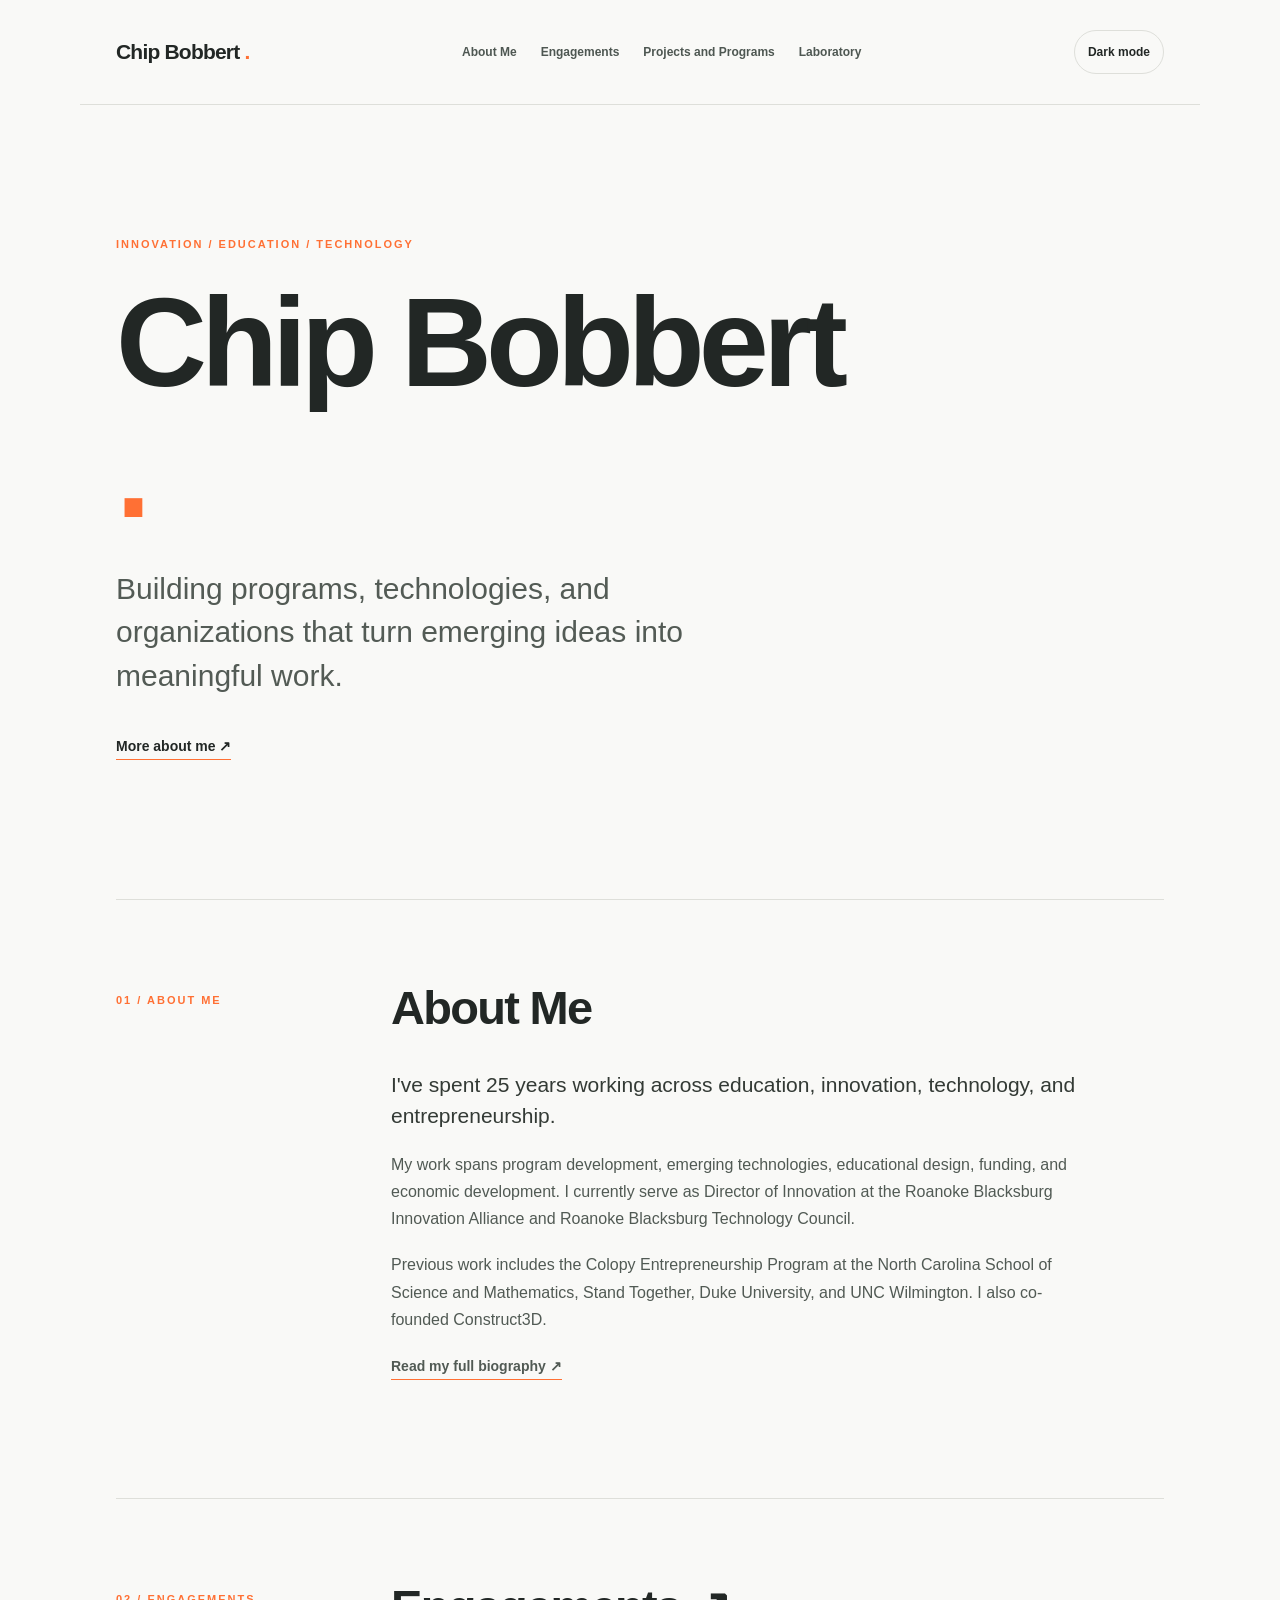
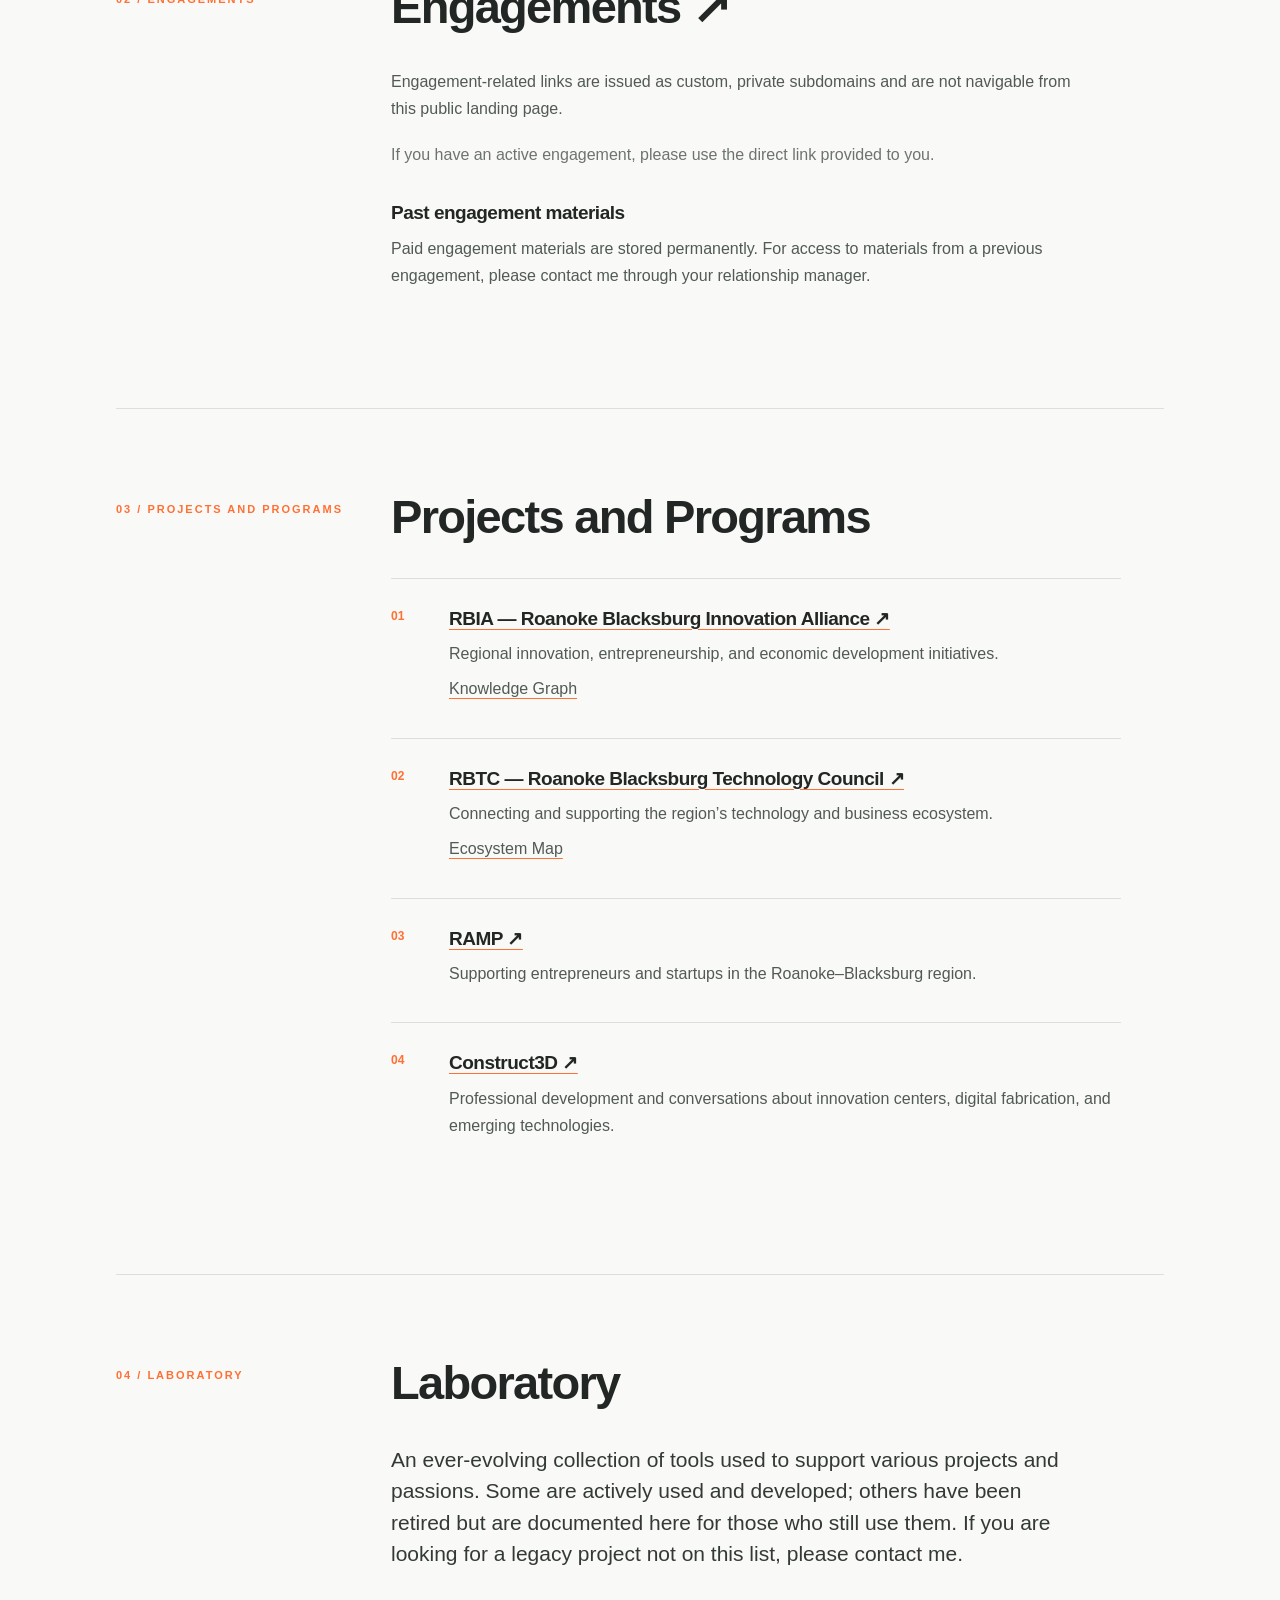
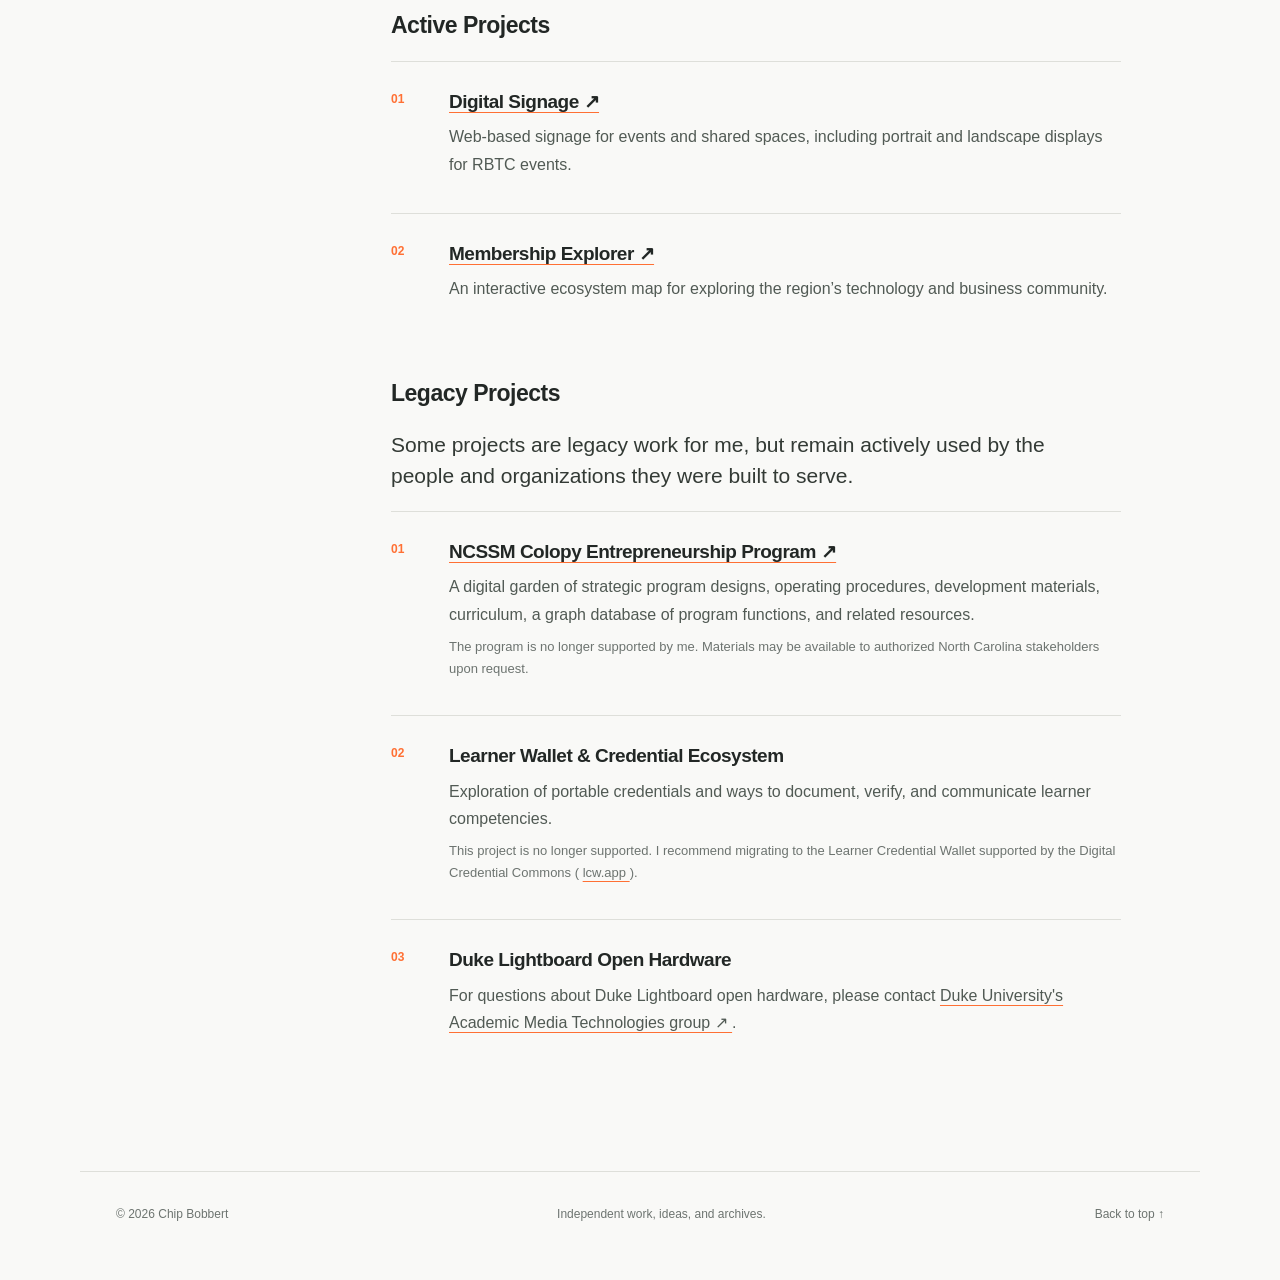
==== index.html @ ba40bfd3 "Add dWb badge favicon across Bobbert site" ====
<!doctype html>
<html lang="en">
  <head>
    <meta charset="utf-8">
    <meta name="viewport" content="width=device-width, initial-scale=1">
    <meta name="description" content="Chip Bobbert — innovation, education, technology, and public-good projects.">
    <title>
      Chip Bobbert | Innovation, Education & Technology
    </title>
    <script src="theme-init.js">
    </script>
    <link rel="stylesheet" href="styles.css">
    <link rel="icon" href="/favicon.ico?v=dwb1" sizes="any">
    <link rel="icon" type="image/svg+xml" href="/favicon.svg?v=dwb1">
    <link rel="icon" type="image/png" sizes="32x32" href="/favicon-32.png?v=dwb1">
    <link rel="icon" type="image/png" sizes="16x16" href="/favicon-16.png?v=dwb1">
    <link rel="apple-touch-icon" sizes="180x180" href="/apple-touch-icon.png?v=dwb1">
  </head>
  <body>
    <header class="site-header">
      <a class="brand" href="#home">
        Chip Bobbert
        <span class="brand-dot">.</span>
      </a>
      <button class="theme-toggle" type="button" aria-label="Switch color theme" aria-pressed="false">
        Dark mode
      </button>
      <button type="button" class="menu-toggle" aria-expanded="false" aria-controls="navigation">
        Menu
        <span aria-hidden="true">
          ☰
        </span>
      </button>
      <nav id="navigation" aria-label="Main navigation">
        <a href="#about">
          About Me
        </a>
        <a href="engagements.html">
          Engagements
        </a>
        <a href="#current">
          Projects and Programs
        </a>
        <a href="#laboratory">
          Laboratory
        </a>
      </nav>
    </header>
    <main id="home">
      <section class="hero" aria-labelledby="hero-title">
        <div class="eyebrow">
          Innovation / Education / Technology
        </div>
        <h1 id="hero-title">
          Chip Bobbert
          <span class="accent">
            .
          </span>
        </h1>
        <p class="hero-subtitle">
          Building programs, technologies, and organizations that turn emerging ideas into meaningful work.
        </p>
        <a class="text-link" href="#about">
          More about me
          <span aria-hidden="true">
            ↗
          </span>
        </a>
      </section>
      <section id="about" class="section">
        <div class="section-label">
          01 / About Me
        </div>
        <div class="section-content">
          <h2>
            About Me
          </h2>
          <p class="lead">
            I've spent 25 years working across education, innovation, technology, and entrepreneurship.
          </p>
          <p>
            My work spans program development, emerging technologies, educational design, funding, and economic development. I currently serve as Director of Innovation at the Roanoke Blacksburg Innovation Alliance and Roanoke Blacksburg Technology Council.
          </p>
          <p>
            Previous work includes the Colopy Entrepreneurship Program at the North Carolina School of Science and Mathematics, Stand Together, Duke University, and UNC Wilmington. I also co-founded Construct3D.
          </p>
          <p>
            <a class="text-link" href="https://about.me/chip_bobbert/" target="_blank" rel="noopener noreferrer">
              Read my full biography ↗
            </a>
          </p>
        </div>
      </section>
      <section id="engagements" class="section">
        <div class="section-label">
          02 / Engagements
        </div>
        <div class="section-content">
          <h2>
            <a href="engagements.html">Engagements ↗</a>
          </h2>
          <p>
            Engagement-related links are issued as custom, private subdomains and are not navigable from this public landing page.
          </p>
          <p class="muted">
            If you have an active engagement, please use the direct link provided to you.
          </p>
          <h3 id="past">Past engagement materials</h3>
          <p>
            Paid engagement materials are stored permanently. For access to materials from a previous engagement, please contact me through your relationship manager.
          </p>
        </div>
      </section>
      <section id="current" class="section">
        <div class="section-label">
          03 / Projects and Programs
        </div>
        <div class="section-content">
          <h2>
            Projects and Programs
          </h2>
          <div class="project">
            <span class="project-number">
              01
            </span>
            <div>
              <h3>
                <a href="https://rbia.tech/" target="_blank" rel="noopener noreferrer">
                  RBIA — Roanoke Blacksburg Innovation Alliance ↗
                </a>
              </h3>
              <p>
                Regional innovation, entrepreneurship, and economic development initiatives.
              </p>
              <p>
                <a href="https://membership.bobbert.com" target="_blank" rel="noopener noreferrer">
                  Knowledge Graph
                </a>
              </p>
            </div>
          </div>
          <div class="project">
            <span class="project-number">
              02
            </span>
            <div>
              <h3>
                <a href="https://www.rbtc.tech/" target="_blank" rel="noopener noreferrer">
                  RBTC — Roanoke Blacksburg Technology Council ↗
                </a>
              </h3>
              <p>
                Connecting and supporting the region’s technology and business ecosystem.
              </p>
              <p>
                <a href="https://membership.bobbert.com" target="_blank" rel="noopener noreferrer">
                  Ecosystem Map
                </a>
              </p>
            </div>
          </div>
          <div class="project">
            <span class="project-number">
              03
            </span>
            <div>
              <h3>
                <a href="https://www.ramprb.com/" target="_blank" rel="noopener noreferrer">
                  RAMP ↗
                </a>
              </h3>
              <p>
                Supporting entrepreneurs and startups in the Roanoke–Blacksburg region.
              </p>
            </div>
          </div>
          <div class="project">
            <span class="project-number">
              04
            </span>
            <div>
              <h3>
                <a href="https://www.construct3dconf.com/" target="_blank" rel="noopener noreferrer">
                  Construct3D ↗
                </a>
              </h3>
              <p>
                Professional development and conversations about innovation centers, digital fabrication, and emerging technologies.
              </p>
            </div>
          </div>
        </div>
      </section>
      <section id="laboratory" class="section" aria-labelledby="laboratory-title">
        <div class="section-label">04 / Laboratory</div>
        <div class="section-content">
          <h2 id="laboratory-title">Laboratory</h2>
          <p class="lead">An ever-evolving collection of tools used to support various projects and passions. Some are actively used and developed; others have been retired but are documented here for those who still use them. If you are looking for a legacy project not on this list, please contact me.</p>
          <section class="lab-group" aria-labelledby="lab-active-title">
            <h3 id="lab-active-title" class="lab-group-title">Active Projects</h3>
            <article class="project" aria-labelledby="lab-signage-title">
              <span class="project-number" aria-hidden="true">01</span>
              <div>
                <h4 id="lab-signage-title"><a href="https://signage.bobbert.com/" target="_blank" rel="noopener noreferrer">Digital Signage ↗</a></h4>
                <p>Web-based signage for events and shared spaces, including portrait and landscape displays for RBTC events.</p>
              </div>
            </article>
            <article class="project" aria-labelledby="lab-ecosystem-title">
              <span class="project-number" aria-hidden="true">02</span>
              <div>
                <h4 id="lab-ecosystem-title"><a href="https://membership.bobbert.com" target="_blank" rel="noopener noreferrer">Membership Explorer ↗</a></h4>
                <p>An interactive ecosystem map for exploring the region’s technology and business community.</p>
              </div>
            </article>
          </section>
          <section id="legacy" class="lab-group" aria-labelledby="lab-legacy-title">
            <h3 id="lab-legacy-title" class="lab-group-title">Legacy Projects</h3>
            <p class="lead">
              Some projects are legacy work for me, but remain actively used by the people and organizations they were built to serve.
            </p>
            <div class="project">
              <span class="project-number">
                01
              </span>
              <div>
                <h4>
                  <a href="https://entrepreneurship.ncssm.edu" target="_blank" rel="noopener noreferrer">
                    NCSSM Colopy Entrepreneurship Program ↗
                  </a>
                </h4>
                <p>
                  A digital garden of strategic program designs, operating procedures, development materials, curriculum, a graph database of program functions, and related resources.
                </p>
                <p class="muted small">
                  The program is no longer supported by me. Materials may be available to authorized North Carolina stakeholders upon request.
                </p>
              </div>
            </div>
            <div class="project">
              <span class="project-number">
                02
              </span>
              <div>
                <h4>
                  Learner Wallet & Credential Ecosystem
                </h4>
                <p>
                  Exploration of portable credentials and ways to document, verify, and communicate learner competencies.
                </p>
                <p class="muted small">
                  This project is no longer supported. I recommend migrating to the Learner Credential Wallet supported by the Digital Credential Commons (
                  <a href="https://lcw.app/" target="_blank" rel="noopener noreferrer">
                    lcw.app
                  </a>
                  ).
                </p>
              </div>
            </div>
            <div class="project">
              <span class="project-number">
                03
              </span>
              <div>
                <h4>
                  Duke Lightboard Open Hardware
                </h4>
                <p>
                  For questions about Duke Lightboard open hardware, please contact
                  <a href="https://oit.duke.edu/service/academic-media-services/" target="_blank" rel="noopener noreferrer">
                    Duke University's Academic Media Technologies group ↗
                  </a>
                  .
                </p>
              </div>
            </div>
          </section>
        </div>
      </section>
    </main>
    <footer>
      <span>
        ©
        <span id="year">
          2026
        </span>
        Chip Bobbert
      </span>
      <span>
        Independent work, ideas, and archives.
      </span>
      <a href="#home">
        Back to top ↑
      </a>
    </footer>
    <script src="script.js">
    </script>
  </body>
</html>
---- styles.css ----
:root {
  --bg:#f9f9f7;
  --text:#222725;
  --muted:#6d7470;
  --line:#dedfda;
  --accent:#ff7034;
  --nav:#4e5752;
  --body-copy:#515a54;
  --hero-copy:#535b55;
  --lead:#333a35;
  --max:1120px
}
* {
  box-sizing:border-box
}
html {
  scroll-behavior:smooth
}
body {
  margin:0;
  background:var(--bg);
  color:var(--text);
  font-family:-apple-system,BlinkMacSystemFont,"Segoe UI",Helvetica,Arial,sans-serif;
  line-height:1.7
}
a {
  color:inherit;
  text-decoration:none
}
a:hover {
  color:var(--accent)
}
.site-header {
  max-width:var(--max);
  margin:auto;
  padding:30px 36px;
  display:flex;
  justify-content:space-between;
  align-items:center;
  gap:28px;
  border-bottom:1px solid var(--line)
}
.brand {
  font-size:21px;
  font-weight:700;
  letter-spacing:-.8px;
  white-space:nowrap
}
.brand-dot,.accent {
  color:var(--accent)
}
nav {
  display:flex;
  flex-wrap:wrap;
  justify-content:flex-end;
  gap:12px 24px
}
nav a {
  font-size:12px;
  font-weight:600;
  color:var(--nav)
}
.menu-toggle {
  display:none
}
main {
  max-width:var(--max);
  margin:auto;
  padding:0 36px
}
.hero {
  padding:130px 0 140px;
  max-width:780px
}
.eyebrow,.section-label {
  font-size:11px;
  text-transform:uppercase;
  letter-spacing:2px;
  font-weight:700;
  color:var(--accent)
}
h1 {
  font-size:clamp(65px,10vw,126px);
  line-height:1.04;
  letter-spacing:-6px;
  margin:23px 0 28px;
  font-weight:650
}
h2 {
  font-size:clamp(32px,4vw,47px);
  line-height:1.2;
  letter-spacing:-1.7px;
  margin:0 0 32px;
  font-weight:600
}
h3 {
  font-size:19px;
  letter-spacing:-.5px;
  line-height:1.35;
  margin:0 0 9px
}
p {
  font-size:16px;
  color:var(--body-copy);
  margin:0 0 19px;
  max-width:690px
}
.hero-subtitle {
  font-size:clamp(21px,2.8vw,30px);
  line-height:1.45;
  color:var(--hero-copy);
  max-width:670px;
  margin-bottom:35px
}
.lead {
  font-size:21px;
  color:var(--lead);
  line-height:1.5
}
.text-link {
  font-size:14px;
  font-weight:700;
  border-bottom:1px solid var(--accent);
  padding-bottom:5px
}
.section {
  border-top:1px solid var(--line);
  padding:80px 0 100px;
  display:grid;
  grid-template-columns:240px minmax(0,1fr);
  gap:35px;
  scroll-margin-top:25px
}
.section-label {
  padding-top:11px
}
.section-content {
  max-width:730px
}
.muted {
  color:var(--muted)
}
.small {
  font-size:13px
}
.project {
  display:grid;
  grid-template-columns:40px 1fr;
  gap:18px;
  padding:27px 0;
  border-top:1px solid var(--line)
}
.project-number {
  font-size:12px;
  color:var(--accent);
  font-weight:700
}
.project p {
  margin:0 0 8px
}
.project a {
  text-decoration:underline;
  text-decoration-color:var(--accent);
  text-underline-offset:4px
}
footer {
  max-width:var(--max);
  margin:auto;
  padding:32px 36px 55px;
  border-top:1px solid var(--line);
  display:flex;
  gap:18px;
  justify-content:space-between;
  font-size:12px;
  color:var(--muted)
}
@media(max-width:850px) {
  .site-header {
  align-items:flex-start;
  flex-wrap:wrap
}
.menu-toggle {
  display:block;
  background:none;
  border:0;
  font:inherit;
  font-size:13px;
  cursor:pointer;
  margin-left:auto
}
nav {
  display:none;
  width:100%;
  flex-direction:column;
  gap:12px
}
nav.open {
  display:flex
}
.section {
  grid-template-columns:1fr;
  gap:20px
}
.section-label {
  padding:0
}
.hero {
  padding:95px 0 110px
}
h1 {
  letter-spacing:-3px
}

}
@media(max-width:540px) {
  .site-header,main,footer {
  padding-left:22px;
  padding-right:22px
}
.section {
  padding:65px 0
}
.hero {
  padding:85px 0 100px
}
footer {
  flex-direction:column
}
h1 {
  font-size:62px
}

}


:root {
  color-scheme:light
}

:root[data-theme="dark"] {
  color-scheme:dark;
  --bg:#171a18;
  --text:#f5f6f2;
  --muted:#a4ada6;
  --line:#353c36;
  --accent:#ff7034;
  --nav:#d4dbd5;
  --body-copy:#c2cbc3;
  --hero-copy:#cbd3cc;
  --lead:#e1e7e1
}

.brand-dot,.accent {
  color:var(--accent)
}

a:hover {
  color:var(--accent)
}

.theme-toggle {
  flex-shrink:0;
  order:3;
  border:1px solid var(--line);
  border-radius:999px;
  padding:8px 13px;
  background:var(--bg);
  color:var(--text);
  font:inherit;
  font-size:12px;
  font-weight:600;
  cursor:pointer;
  white-space:nowrap
}

.theme-toggle:hover {
  border-color:var(--accent);
  color:var(--accent)
}

a:focus-visible,button:focus-visible {
  outline:2px solid var(--accent);
  outline-offset:5px
}

@media(max-width:850px) {
  .theme-toggle {
  order:0;
  margin-left:auto
}
.menu-toggle {
  margin-left:0
}
nav {
  order:4
}

}

@media(prefers-reduced-motion:reduce) {
  html {
  scroll-behavior:auto
}

}


.theme-toggle,.menu-toggle {
  min-height:44px;
}

@media(max-width:540px) {
  .site-header {
  gap:12px
}
.brand {
  margin-right:auto
}
.theme-toggle {
  margin-left:0
}

}


/* Laboratory groups use the existing project layout and theme colors. */
.lab-group {
  margin-top: 40px;
  scroll-margin-top: 25px;
}
.lab-group-title {
  font-size: 23px;
  font-weight: 600;
  margin: 0 0 20px;
}
.project h4 {
  font-size: 19px;
  font-weight: 600;
  letter-spacing: -.5px;
  line-height: 1.35;
  margin: 0 0 9px;
}
#past {
  margin-top: 32px;
  scroll-margin-top: 25px;
}
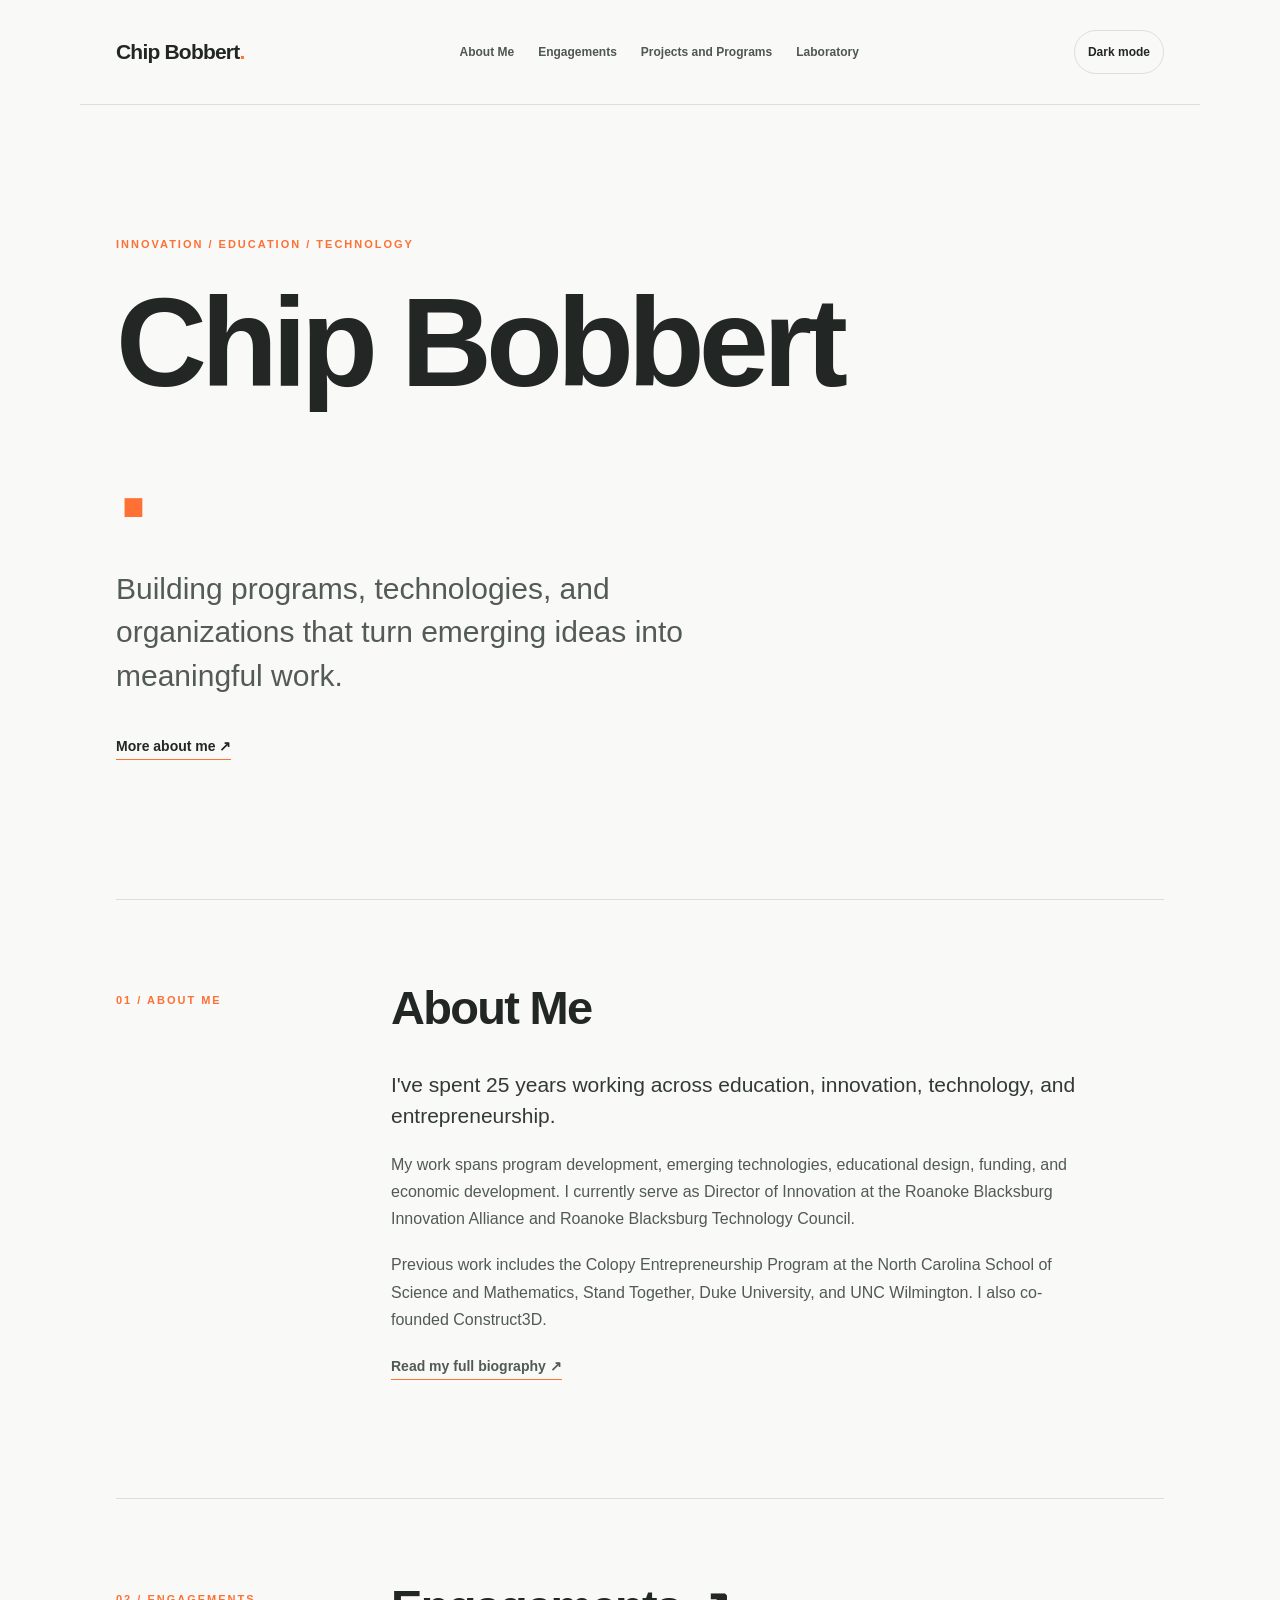
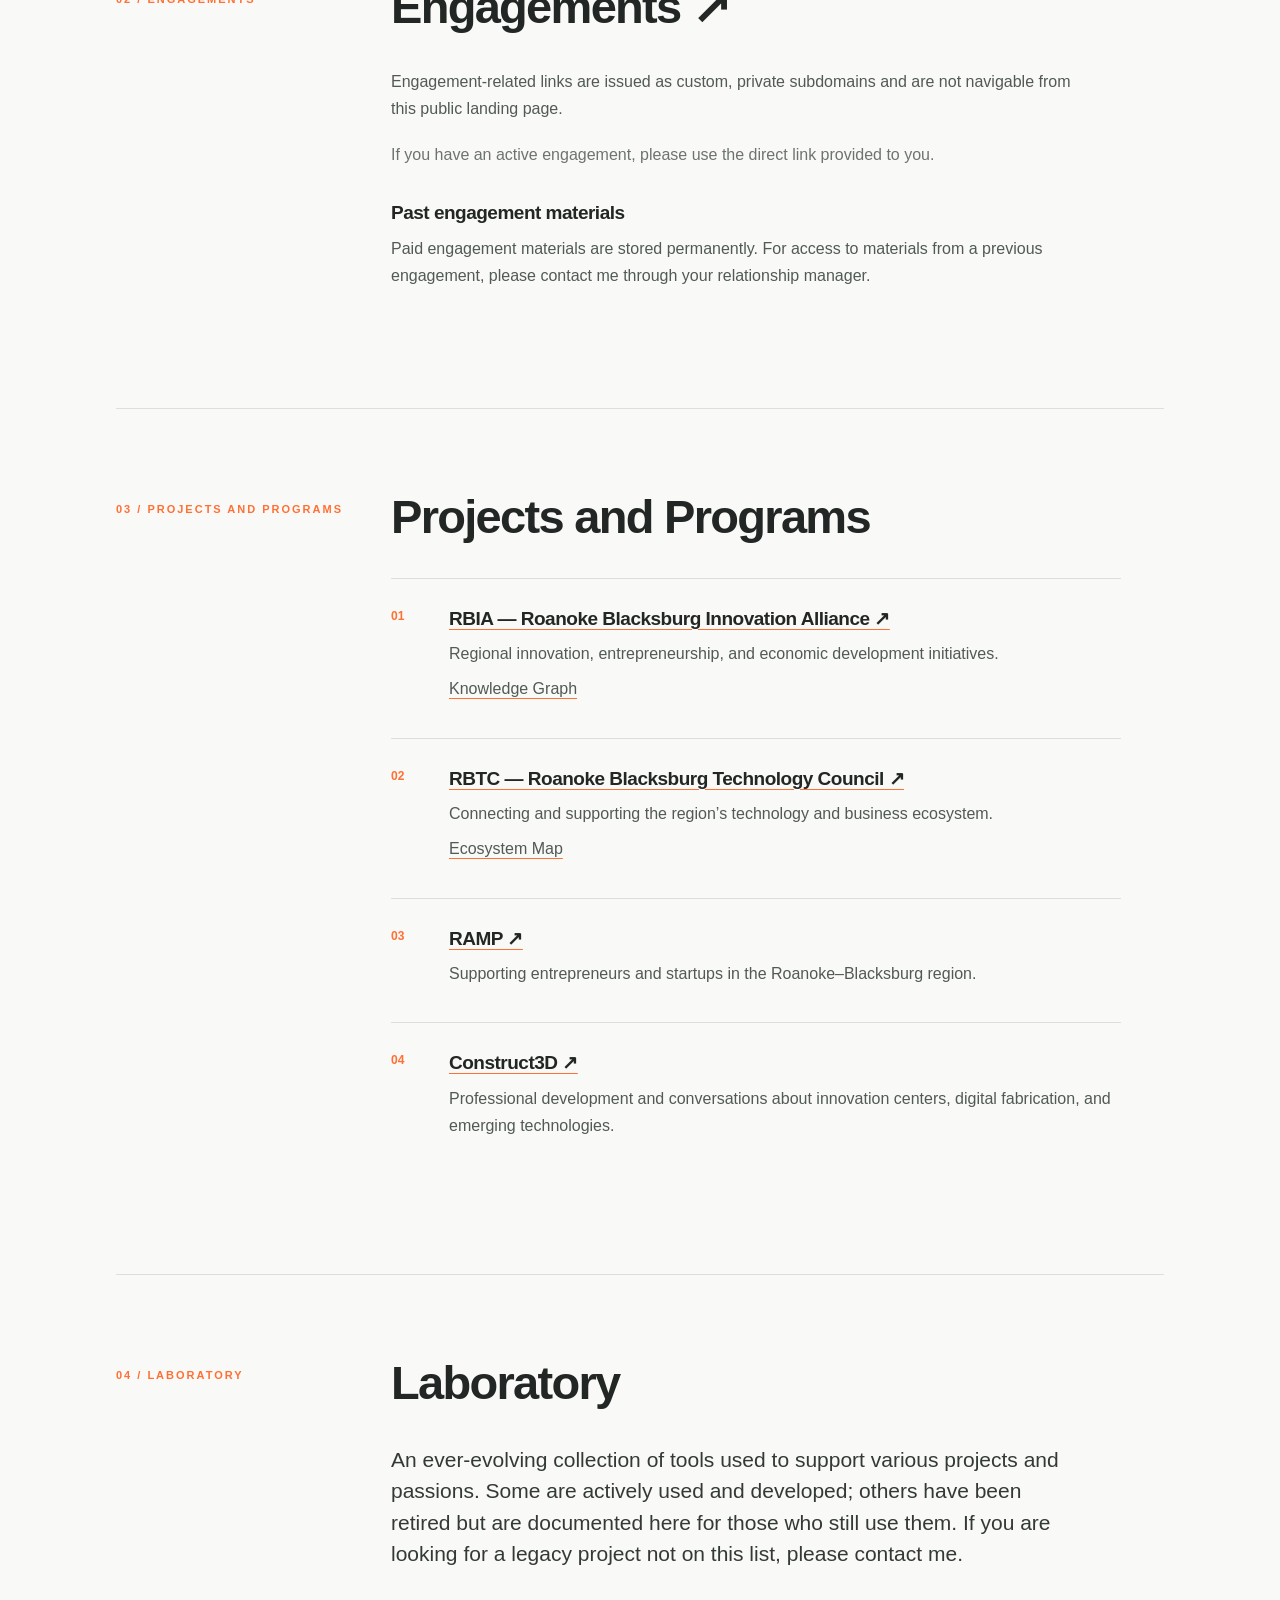
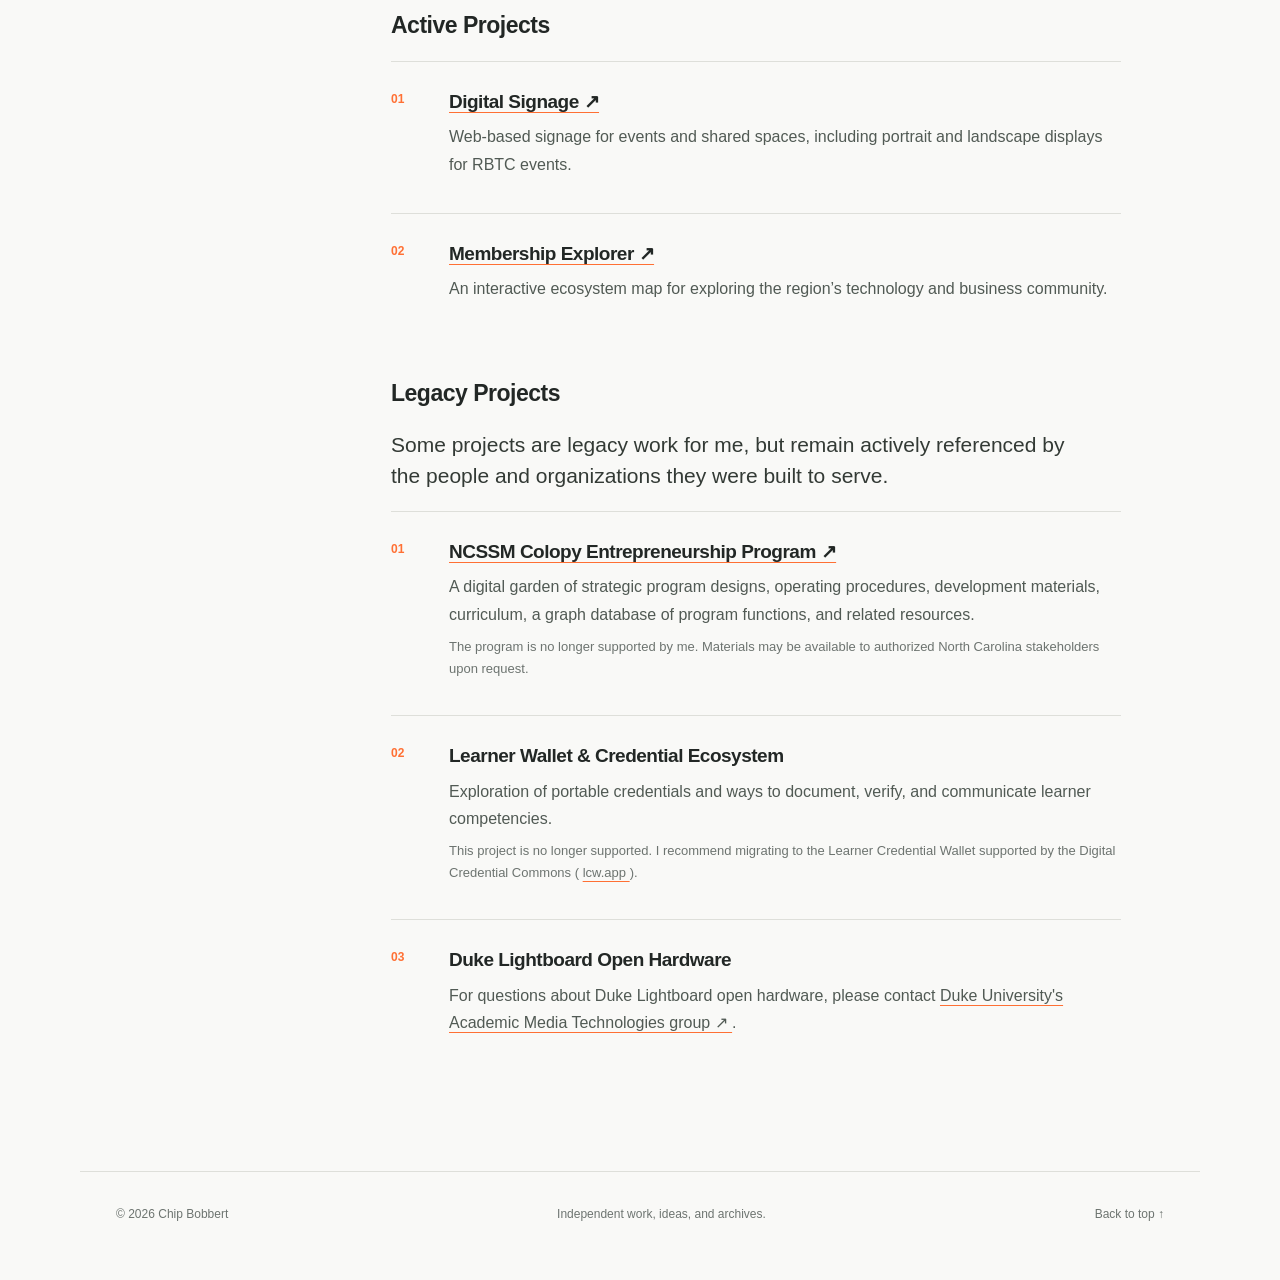
==== commit d99076fa: "test push for cloudflare automation change" ====
--- a/index.html
+++ b/index.html
@@ -10,17 +10,16 @@
     <script src="theme-init.js">
     </script>
     <link rel="stylesheet" href="styles.css">
-    <link rel="icon" href="/favicon.ico?v=dwb1" sizes="any">
-    <link rel="icon" type="image/svg+xml" href="/favicon.svg?v=dwb1">
-    <link rel="icon" type="image/png" sizes="32x32" href="/favicon-32.png?v=dwb1">
-    <link rel="icon" type="image/png" sizes="16x16" href="/favicon-16.png?v=dwb1">
-    <link rel="apple-touch-icon" sizes="180x180" href="/apple-touch-icon.png?v=dwb1">
+    <link rel="icon" href="/favicon.ico?v=dwb2" sizes="any">
+    <link rel="icon" type="image/svg+xml" href="/favicon.svg?v=dwb2">
+    <link rel="icon" type="image/png" sizes="32x32" href="/favicon-32.png?v=dwb2">
+    <link rel="icon" type="image/png" sizes="16x16" href="/favicon-16.png?v=dwb2">
+    <link rel="apple-touch-icon" sizes="180x180" href="/apple-touch-icon.png?v=dwb2">
   </head>
   <body>
     <header class="site-header">
       <a class="brand" href="#home">
-        Chip Bobbert
-        <span class="brand-dot">.</span>
+        Chip Bobbert<span class="brand-dot">.</span>
       </a>
       <button class="theme-toggle" type="button" aria-label="Switch color theme" aria-pressed="false">
         Dark mode
@@ -216,7 +215,7 @@
           <section id="legacy" class="lab-group" aria-labelledby="lab-legacy-title">
             <h3 id="lab-legacy-title" class="lab-group-title">Legacy Projects</h3>
             <p class="lead">
-              Some projects are legacy work for me, but remain actively used by the people and organizations they were built to serve.
+              Some projects are legacy work for me, but remain actively referenced by the people and organizations they were built to serve.
             </p>
             <div class="project">
               <span class="project-number">
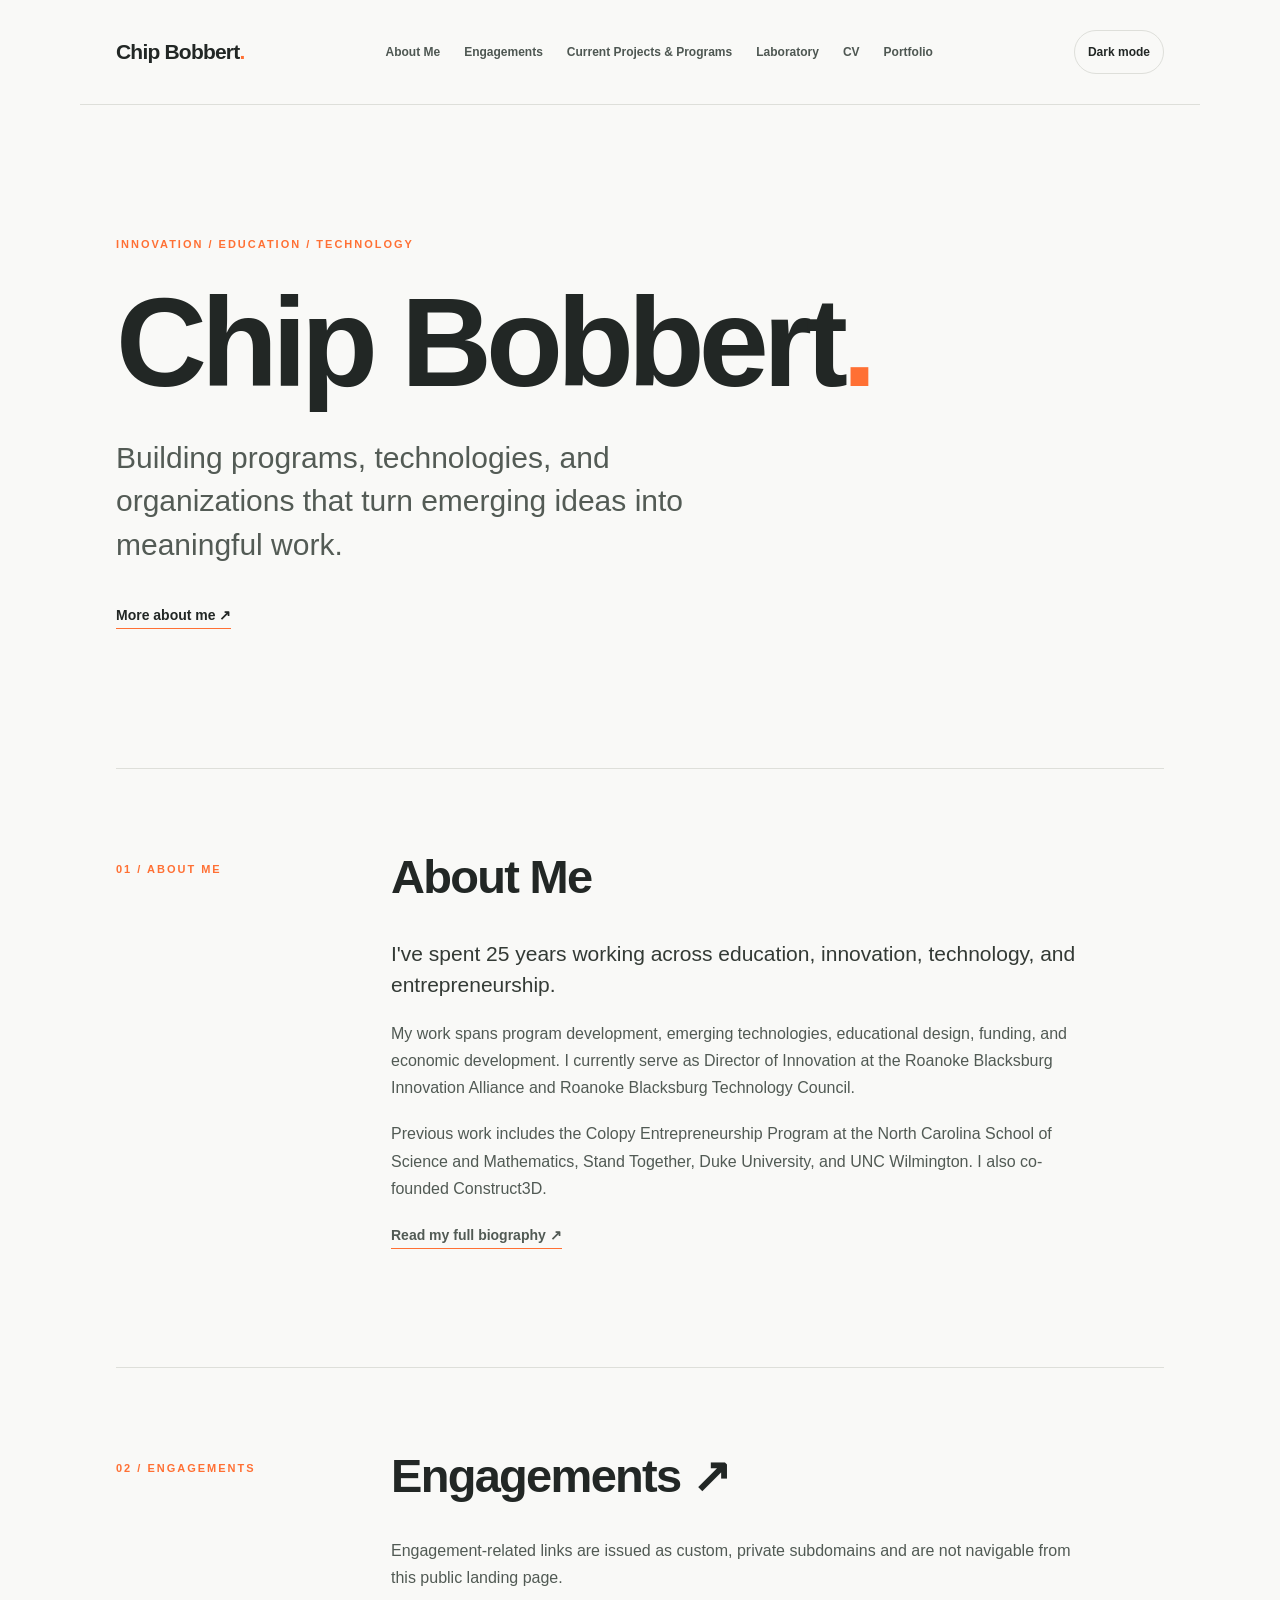
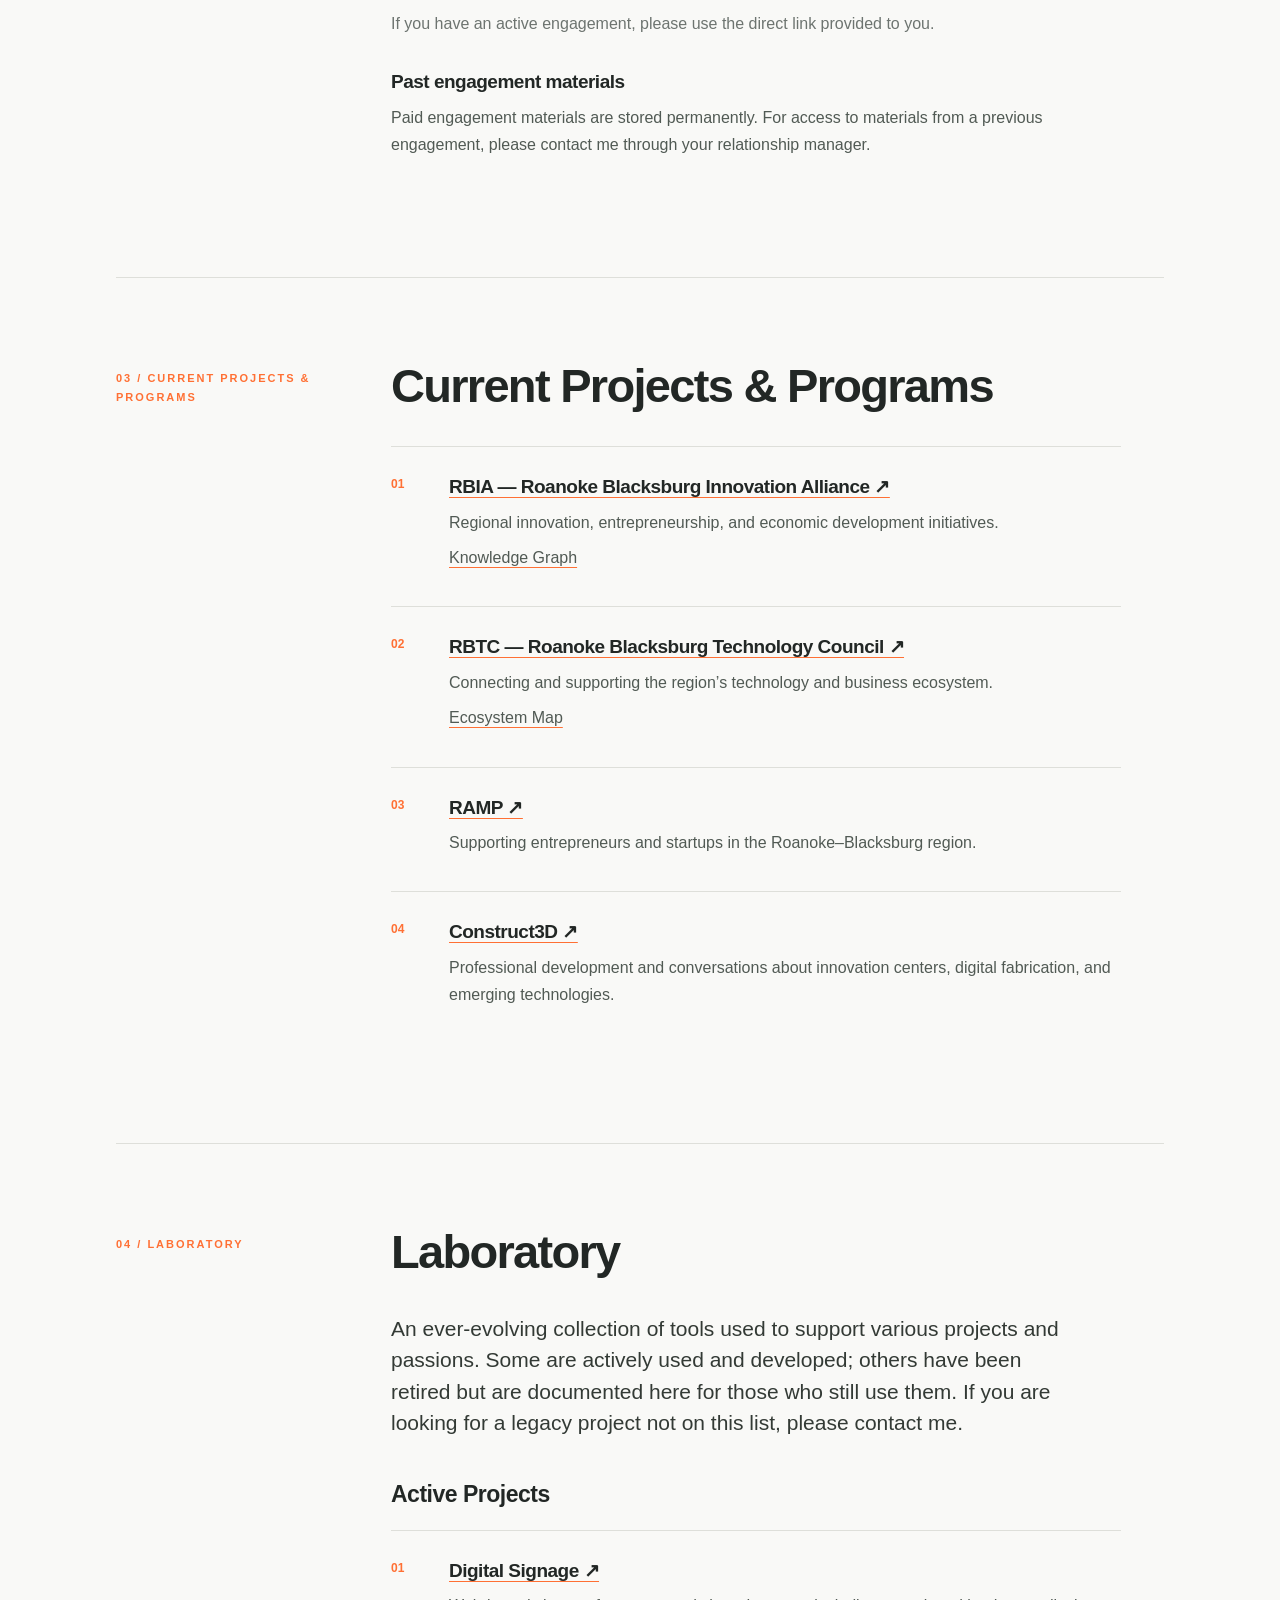
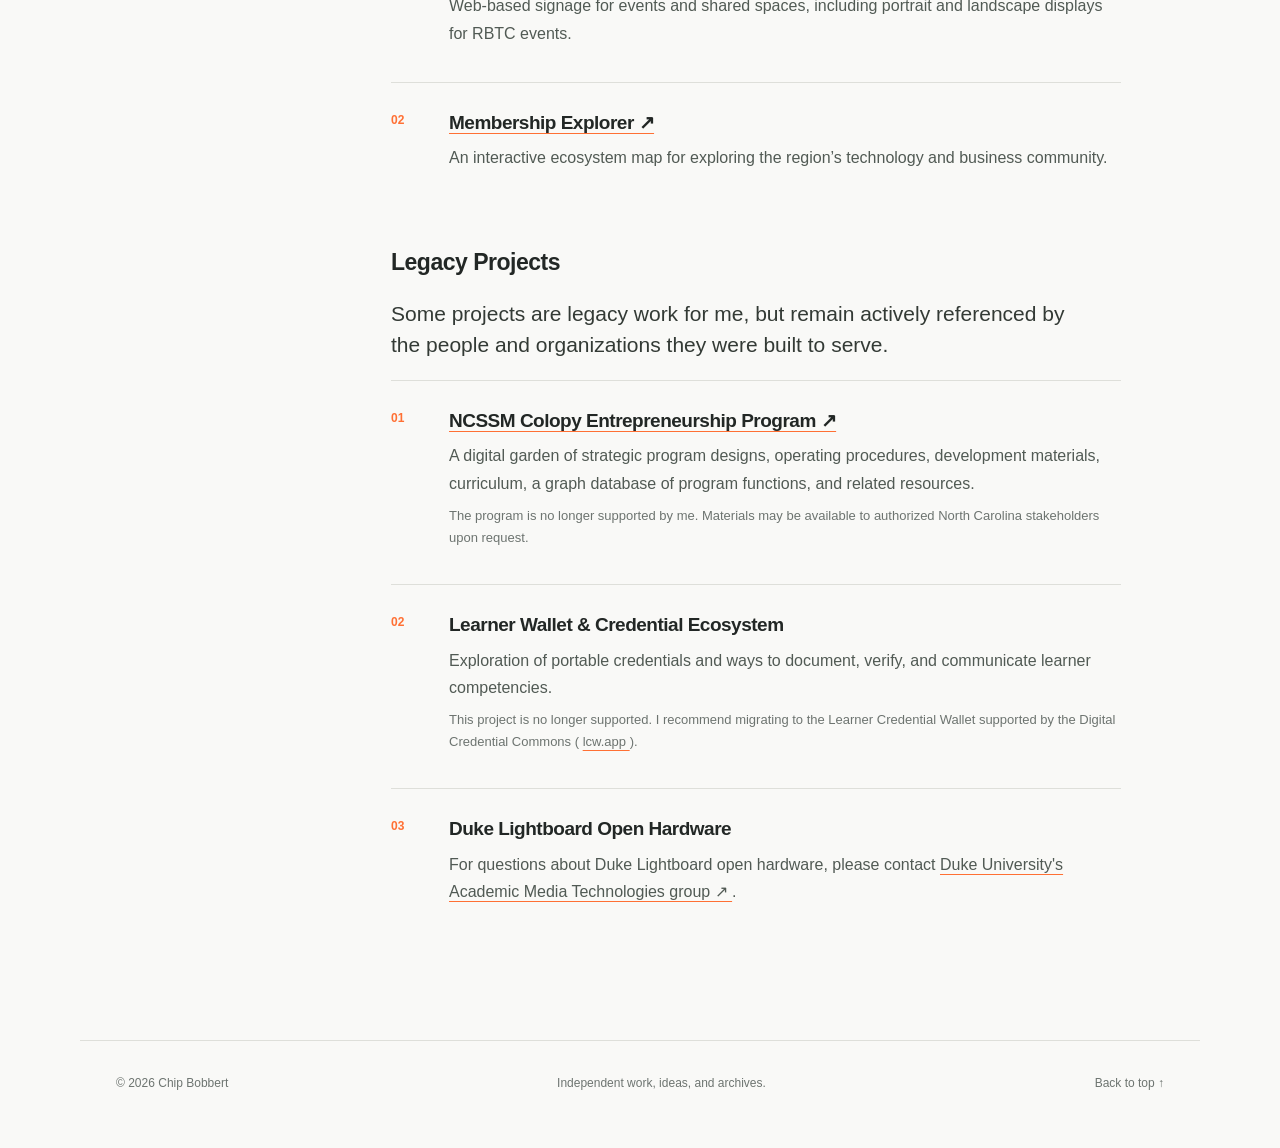
==== commit 03bcebb9: "Add CV and portfolio pages and refine homepage headings" ====
--- a/index.html
+++ b/index.html
@@ -38,11 +38,13 @@
           Engagements
         </a>
         <a href="#current">
-          Projects and Programs
+          Current Projects &amp; Programs
         </a>
         <a href="#laboratory">
           Laboratory
         </a>
+        <a href="cv.html">CV</a>
+        <a href="portfolio.html">Portfolio</a>
       </nav>
     </header>
     <main id="home">
@@ -50,12 +52,7 @@
         <div class="eyebrow">
           Innovation / Education / Technology
         </div>
-        <h1 id="hero-title">
-          Chip Bobbert
-          <span class="accent">
-            .
-          </span>
-        </h1>
+        <h1 id="hero-title">Chip Bobbert<span class="accent">.</span></h1>
         <p class="hero-subtitle">
           Building programs, technologies, and organizations that turn emerging ideas into meaningful work.
         </p>
@@ -112,11 +109,11 @@
       </section>
       <section id="current" class="section">
         <div class="section-label">
-          03 / Projects and Programs
+          03 / Current Projects &amp; Programs
         </div>
         <div class="section-content">
           <h2>
-            Projects and Programs
+            Current Projects &amp; Programs
           </h2>
           <div class="project">
             <span class="project-number">
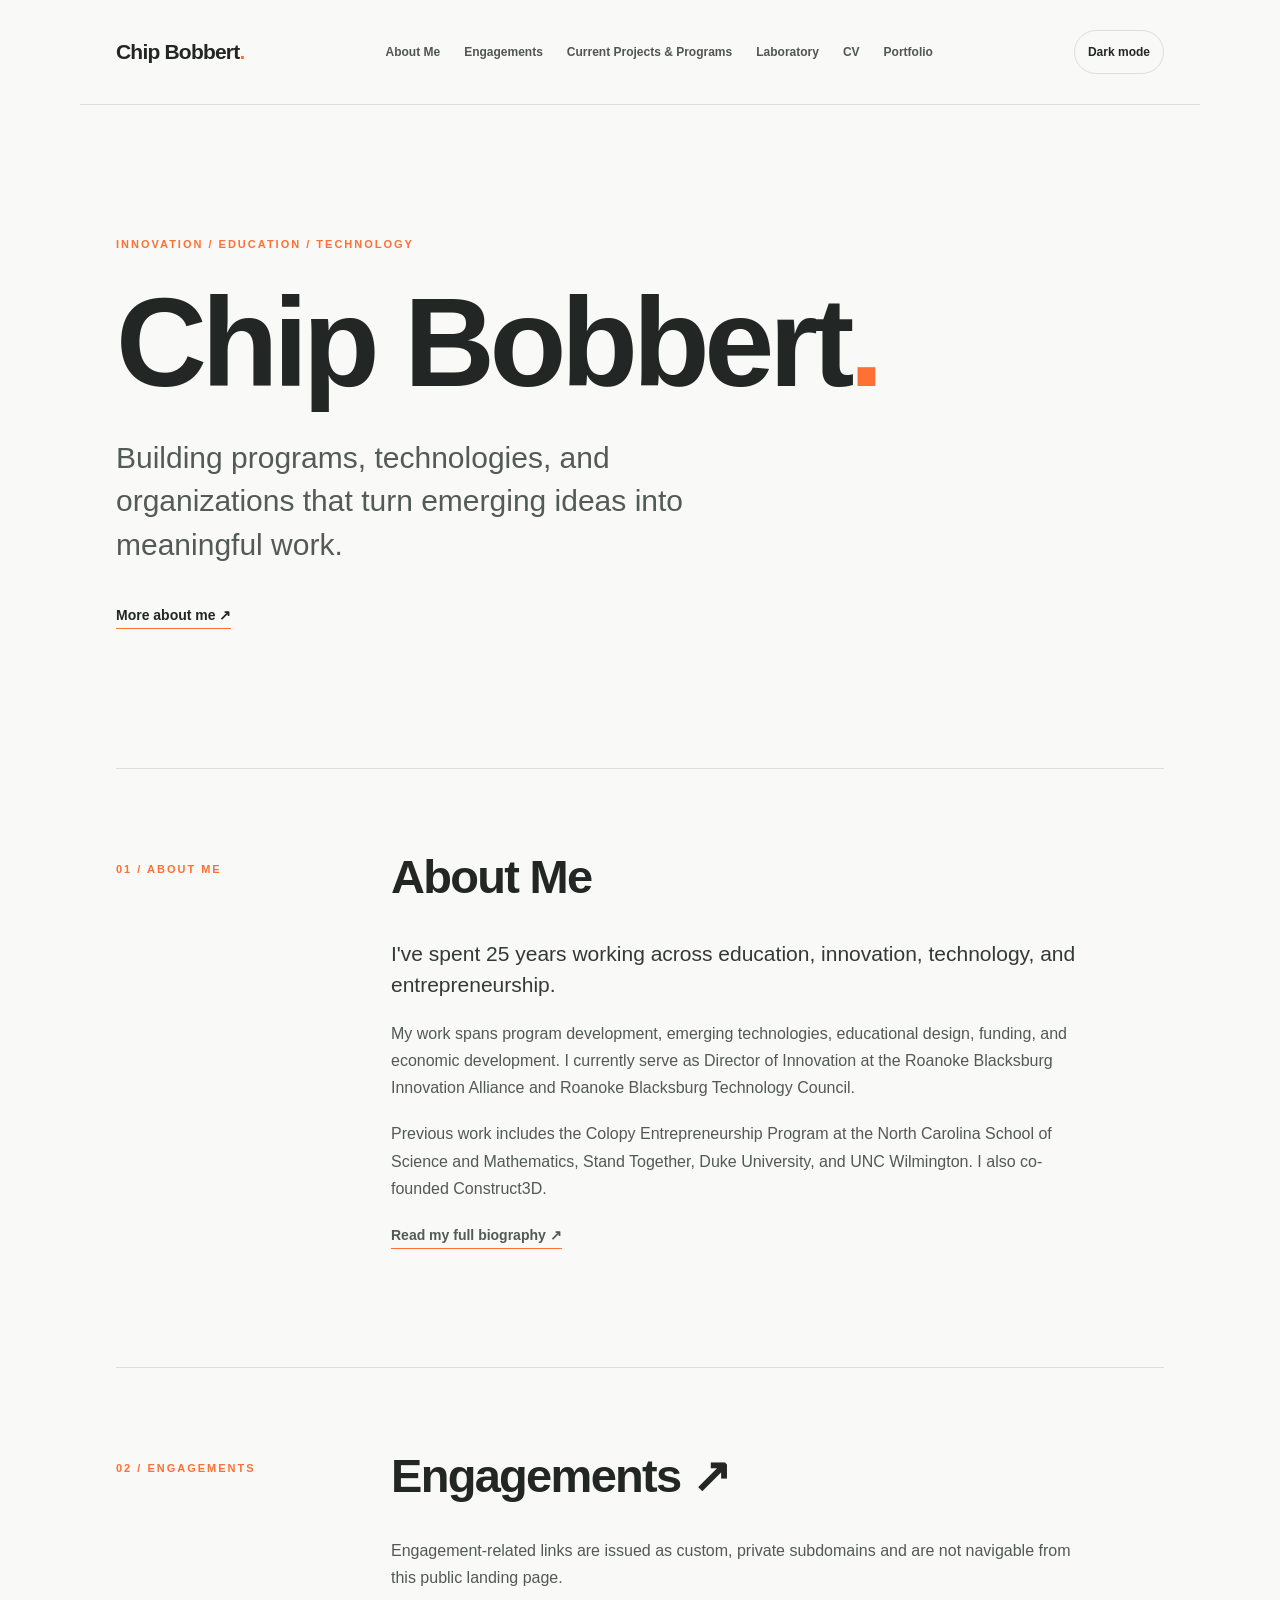
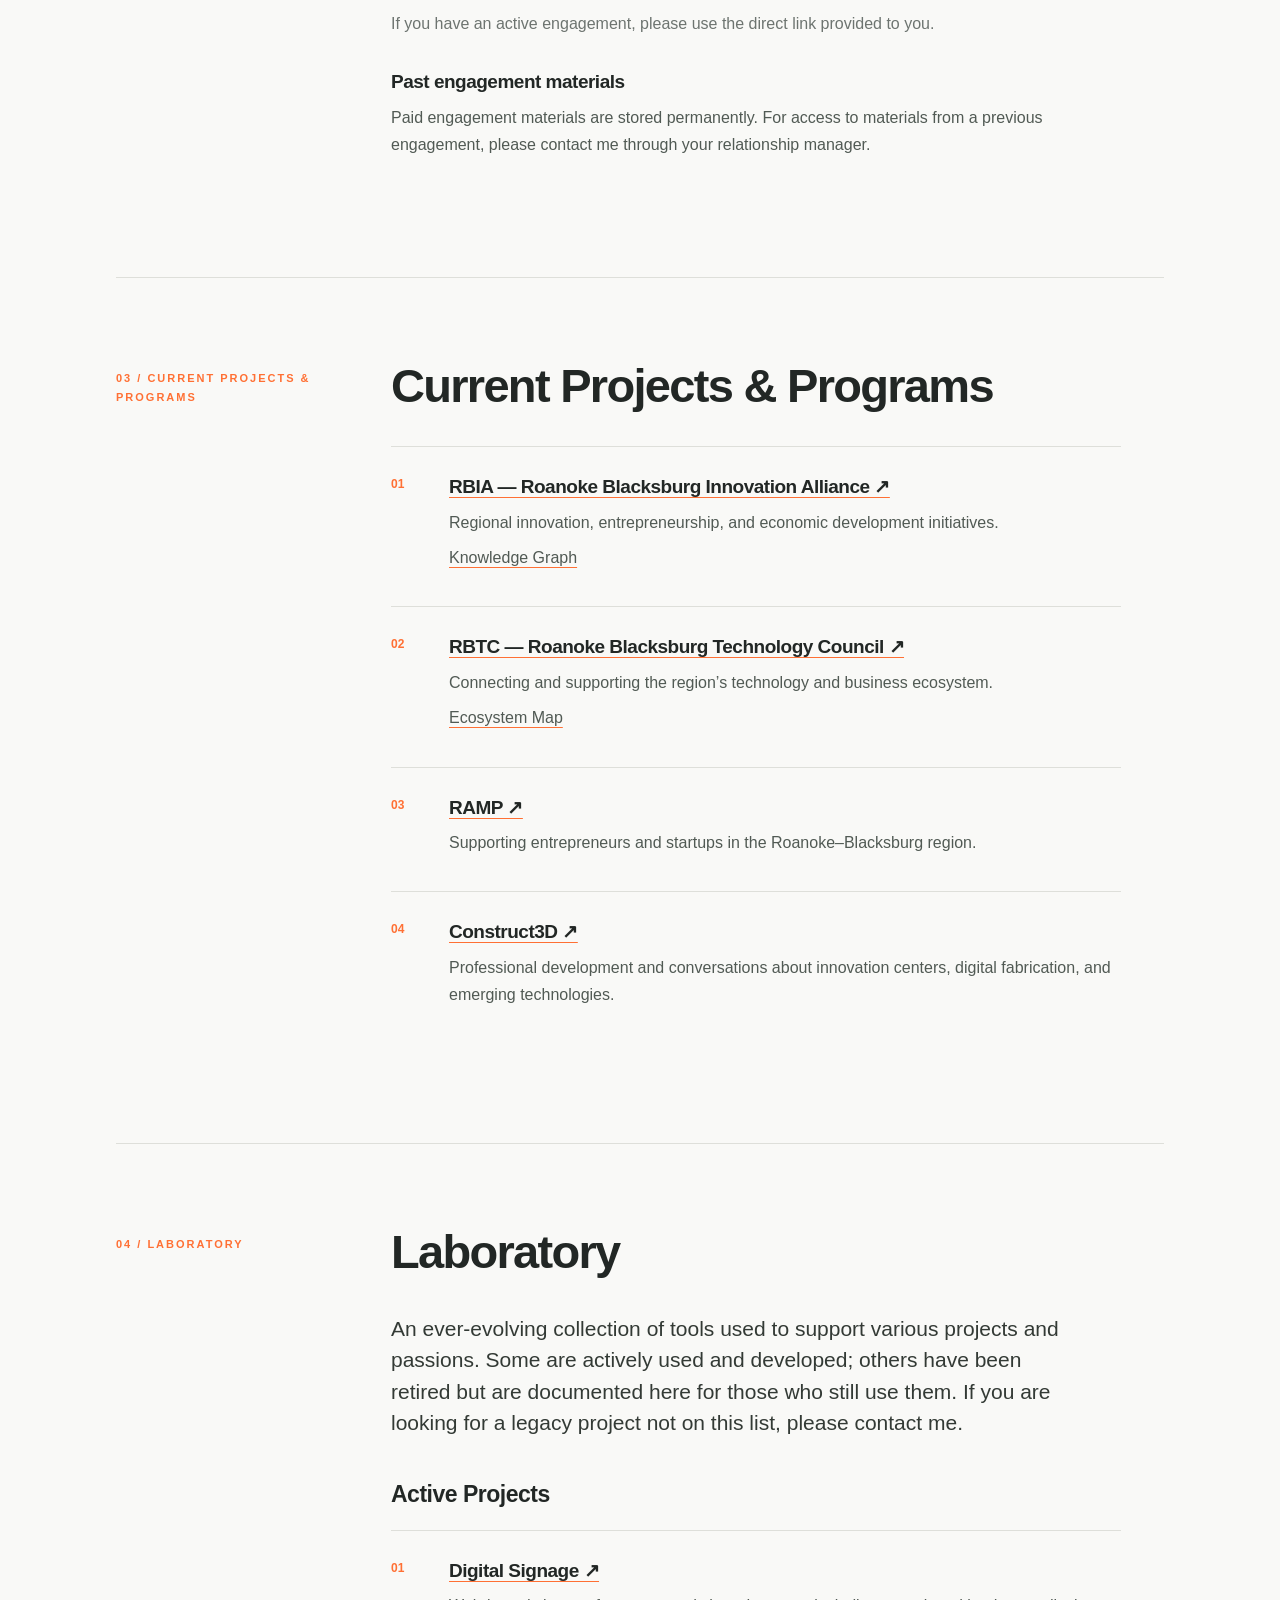
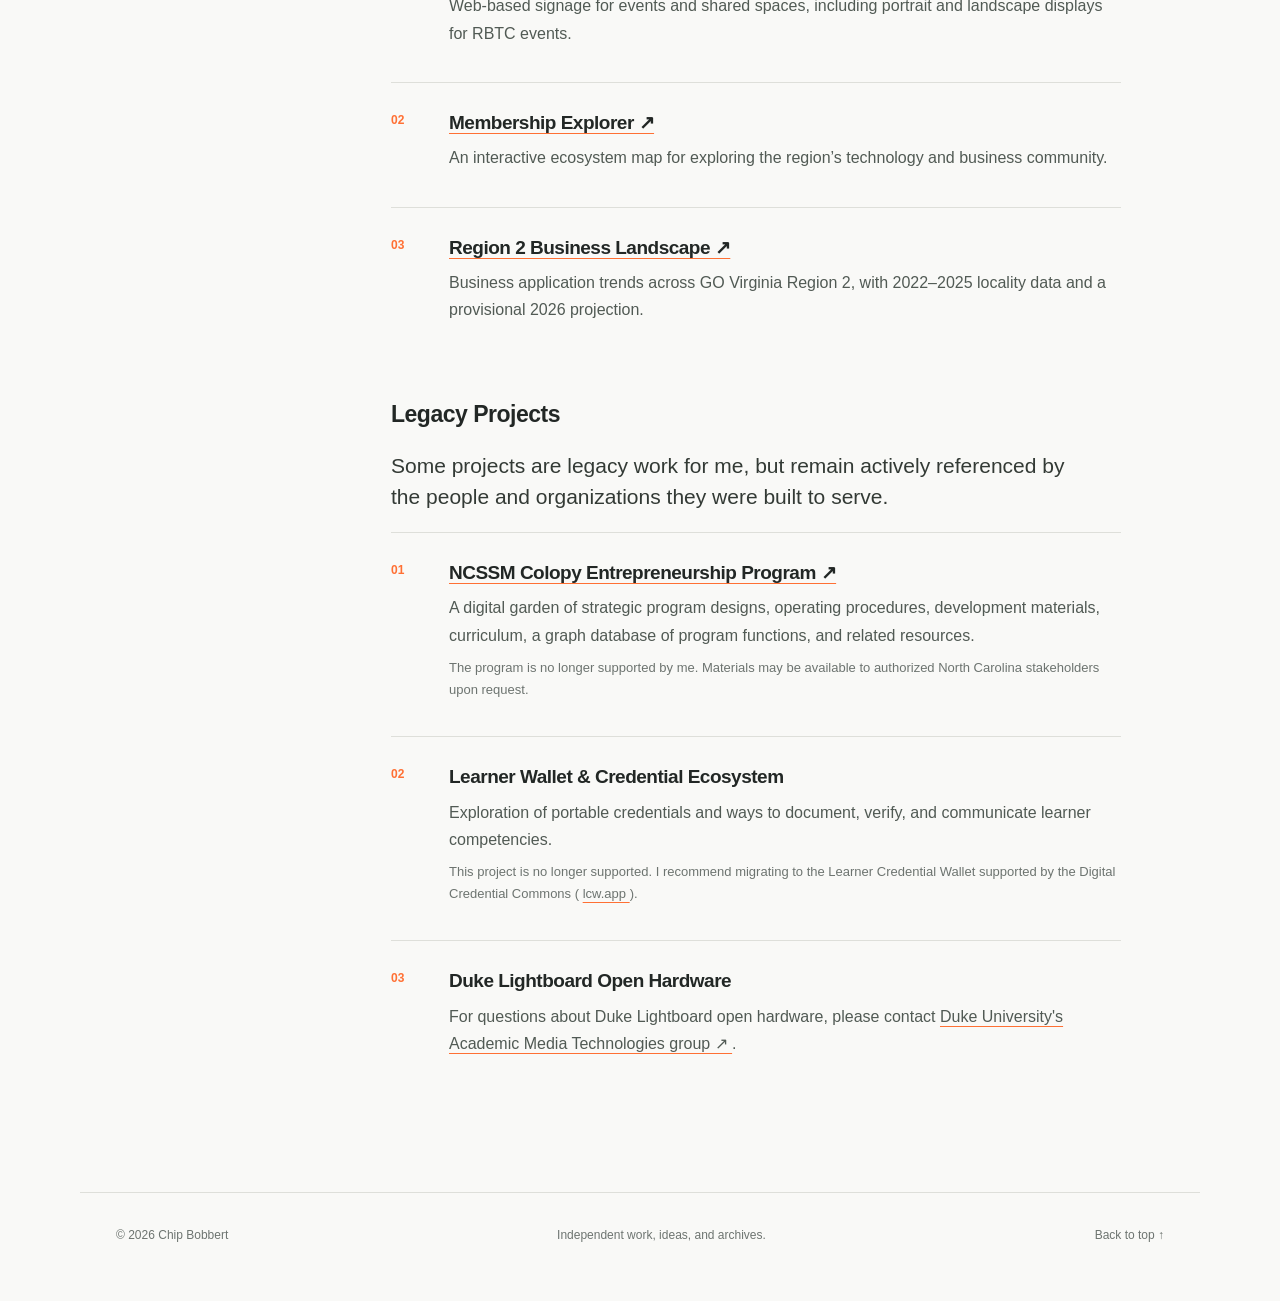
==== commit 936f3a99: "Publish Region 2 business landscape and Laboratory link" ====
--- a/index.html
+++ b/index.html
@@ -208,6 +208,13 @@
                 <p>An interactive ecosystem map for exploring the region’s technology and business community.</p>
               </div>
             </article>
+            <article class="project" aria-labelledby="lab-r2-title">
+              <span class="project-number" aria-hidden="true">03</span>
+              <div>
+                <h4 id="lab-r2-title"><a href="/r2-landscape">Region 2 Business Landscape ↗</a></h4>
+                <p>Business application trends across GO Virginia Region 2, with 2022–2025 locality data and a provisional 2026 projection.</p>
+              </div>
+            </article>
           </section>
           <section id="legacy" class="lab-group" aria-labelledby="lab-legacy-title">
             <h3 id="lab-legacy-title" class="lab-group-title">Legacy Projects</h3>
--- a/styles.css
+++ b/styles.css
@@ -82,7 +82,7 @@
 h1 {
   font-size:clamp(65px,10vw,126px);
   line-height:1.04;
-  letter-spacing:-6px;
+  letter-spacing:-5.4px;
   margin:23px 0 28px;
   font-weight:650
 }
@@ -208,7 +208,7 @@
   padding:95px 0 110px
 }
 h1 {
-  letter-spacing:-3px
+  letter-spacing:-2.7px
 }
 
 }
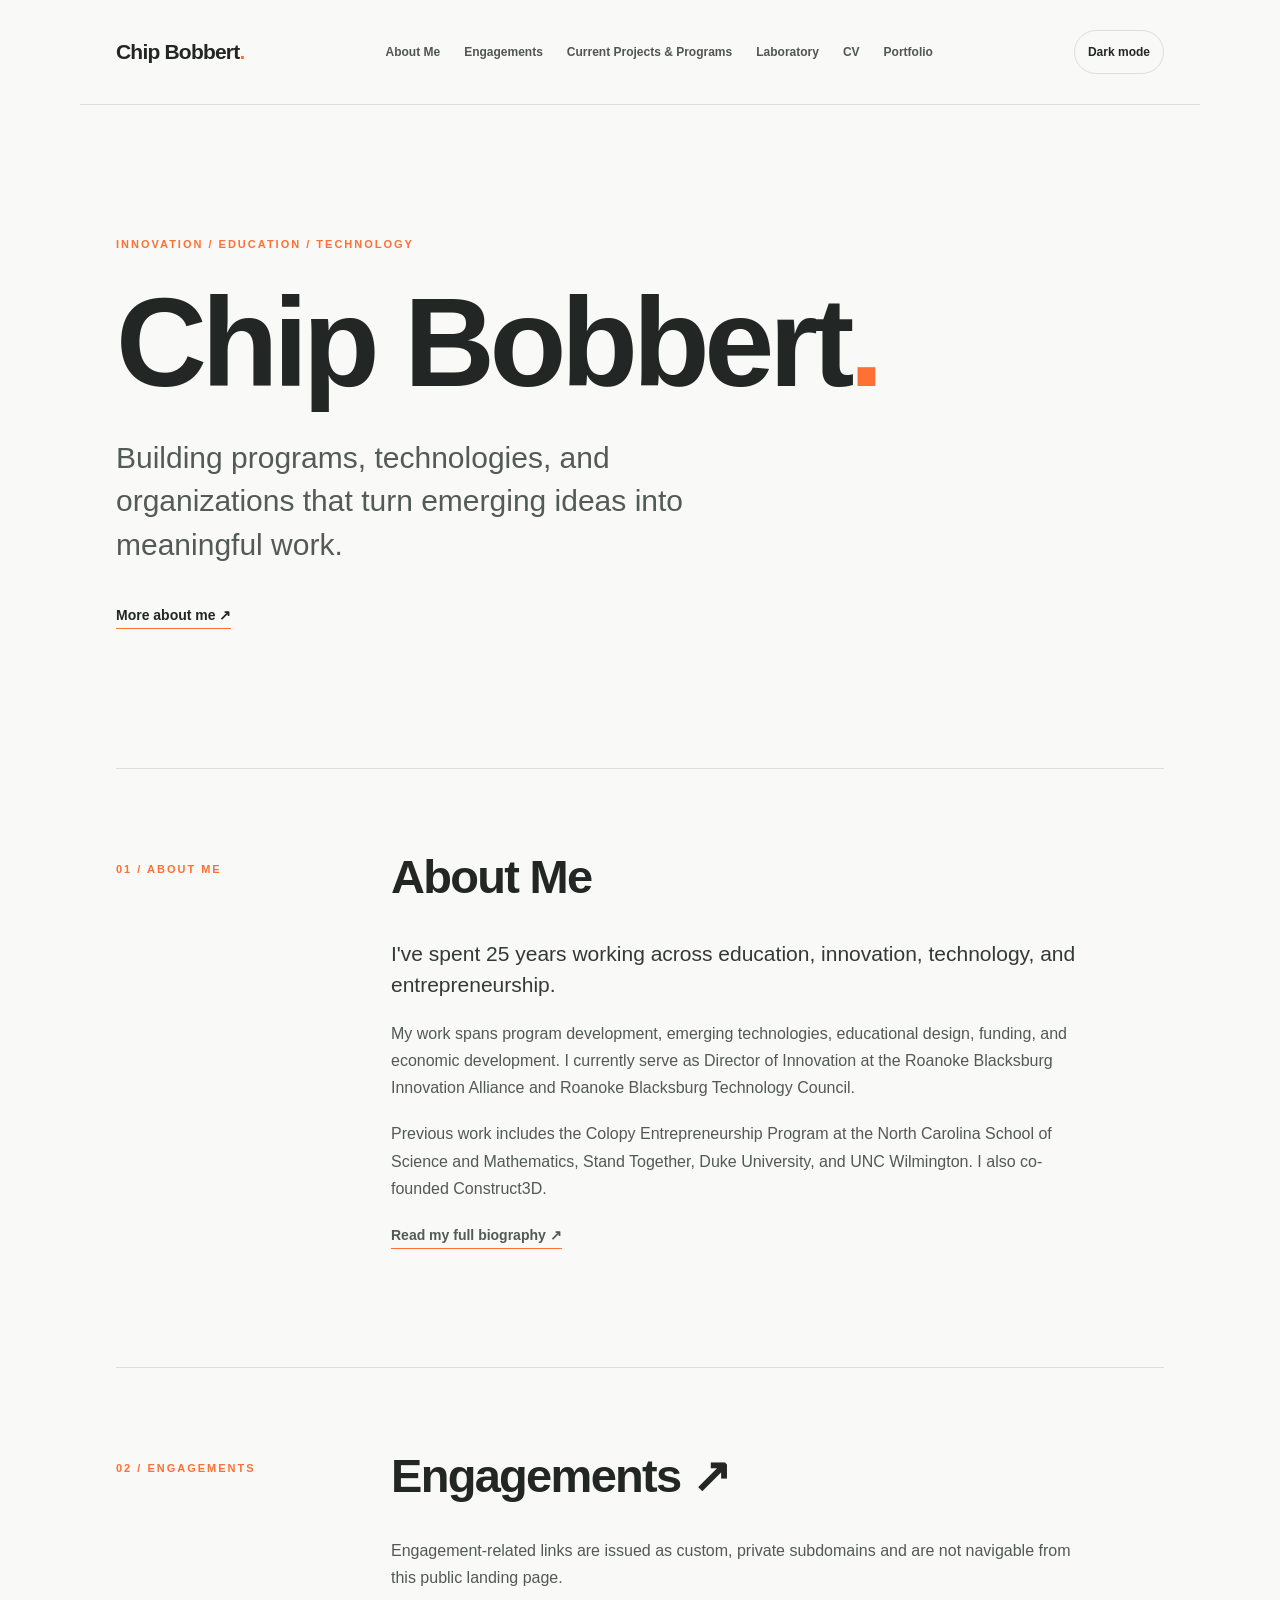
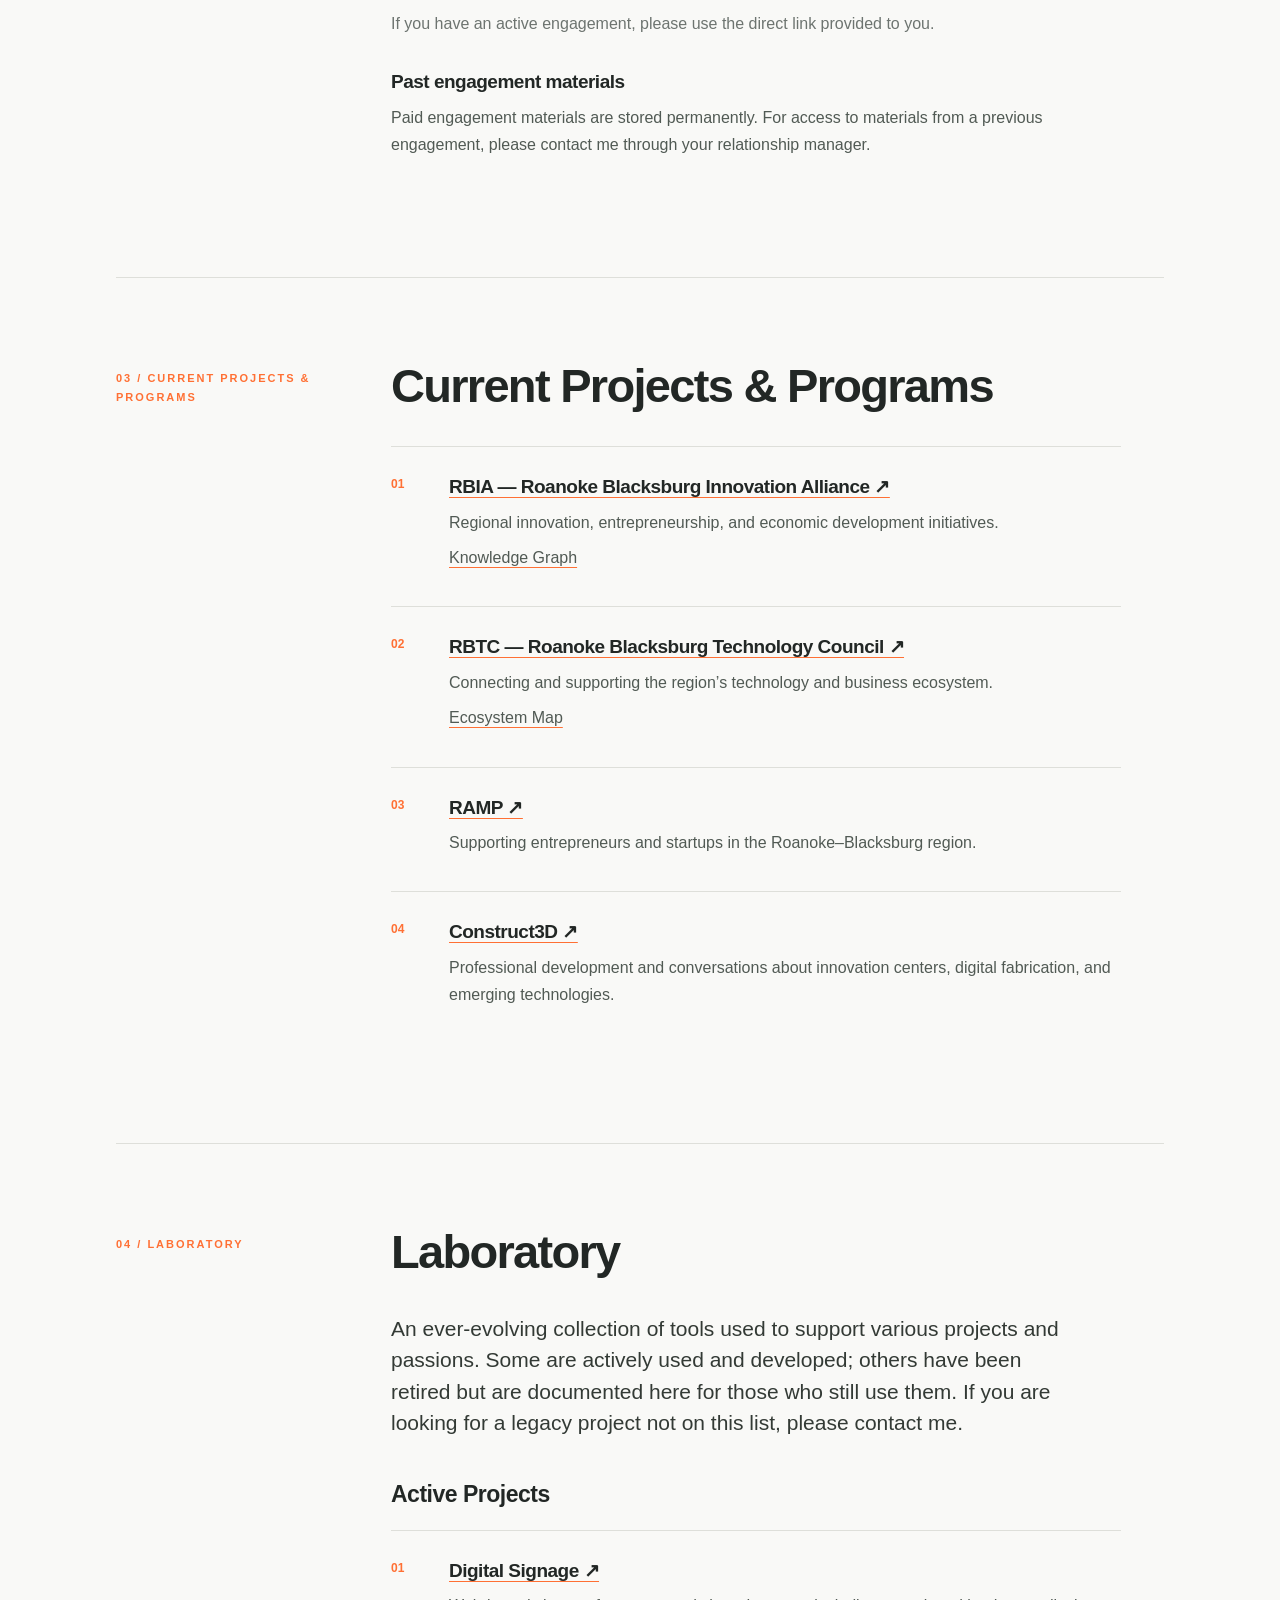
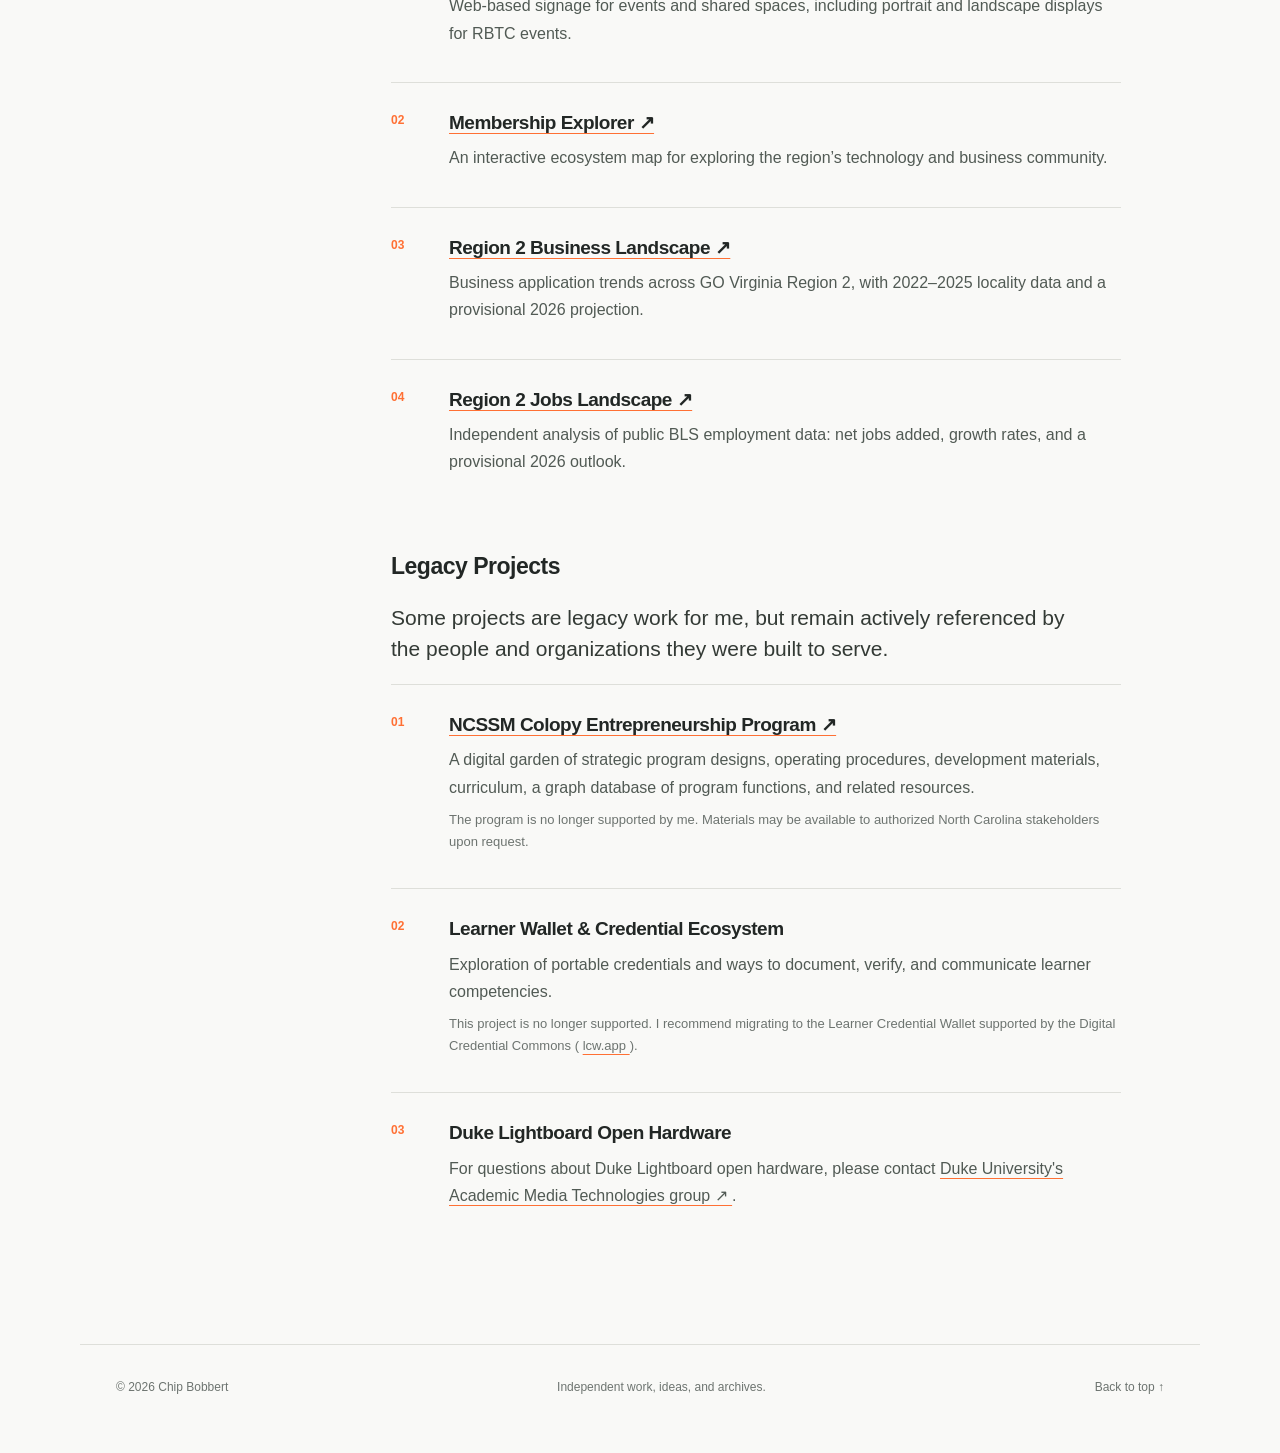
==== commit d2f4059d: "Add Region 2 jobs analysis with BLS attribution and refresh notes" ====
--- a/index.html
+++ b/index.html
@@ -211,8 +211,15 @@
             <article class="project" aria-labelledby="lab-r2-title">
               <span class="project-number" aria-hidden="true">03</span>
               <div>
-                <h4 id="lab-r2-title"><a href="/r2-landscape">Region 2 Business Landscape ↗</a></h4>
+                <h4 id="lab-r2-title"><a href="/labs/rbtc-bf_landscape.html">Region 2 Business Landscape ↗</a></h4>
                 <p>Business application trends across GO Virginia Region 2, with 2022–2025 locality data and a provisional 2026 projection.</p>
+              </div>
+            </article>
+            <article class="project">
+              <span class="project-number" aria-hidden="true">04</span>
+              <div>
+                <h4 id="lab-jobs-title"><a href="/labs/rbtc-jobs_landscape.html">Region 2 Jobs Landscape ↗</a></h4>
+                <p>Independent analysis of public BLS employment data: net jobs added, growth rates, and a provisional 2026 outlook.</p>
               </div>
             </article>
           </section>
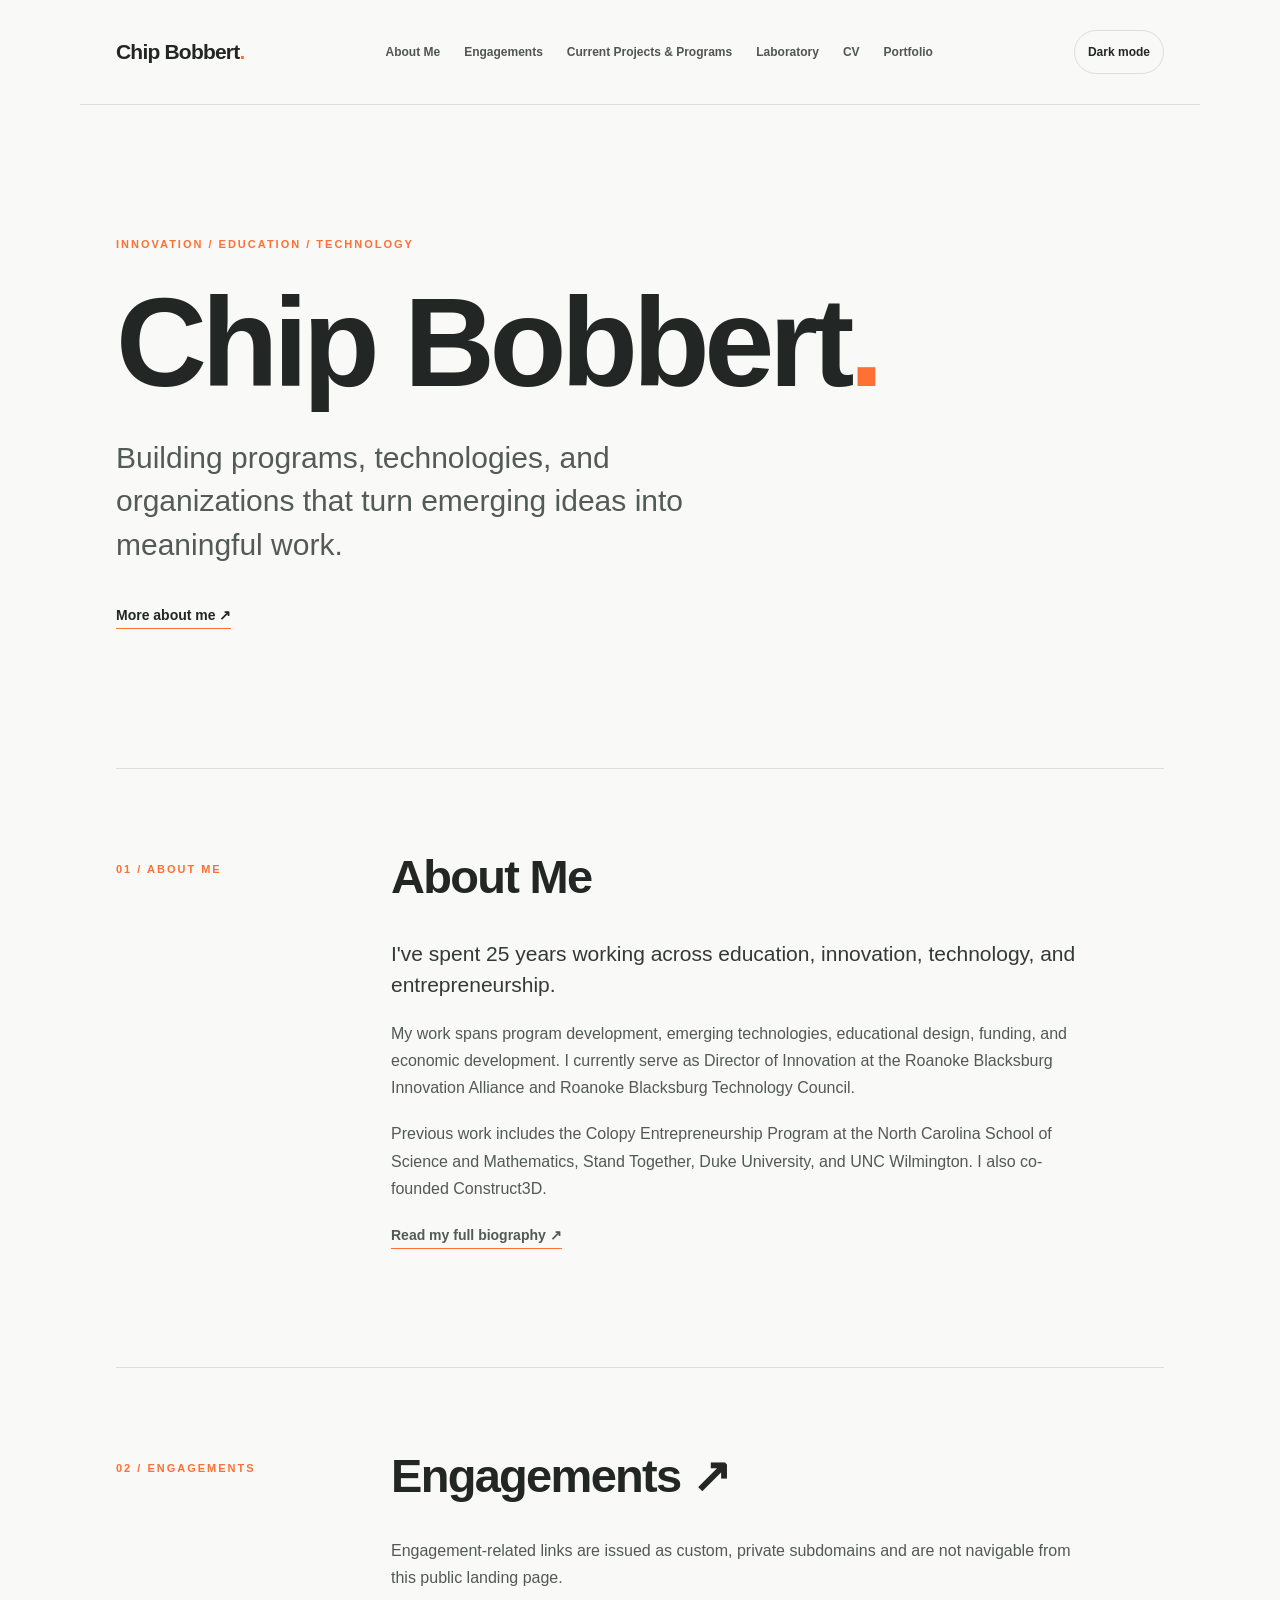
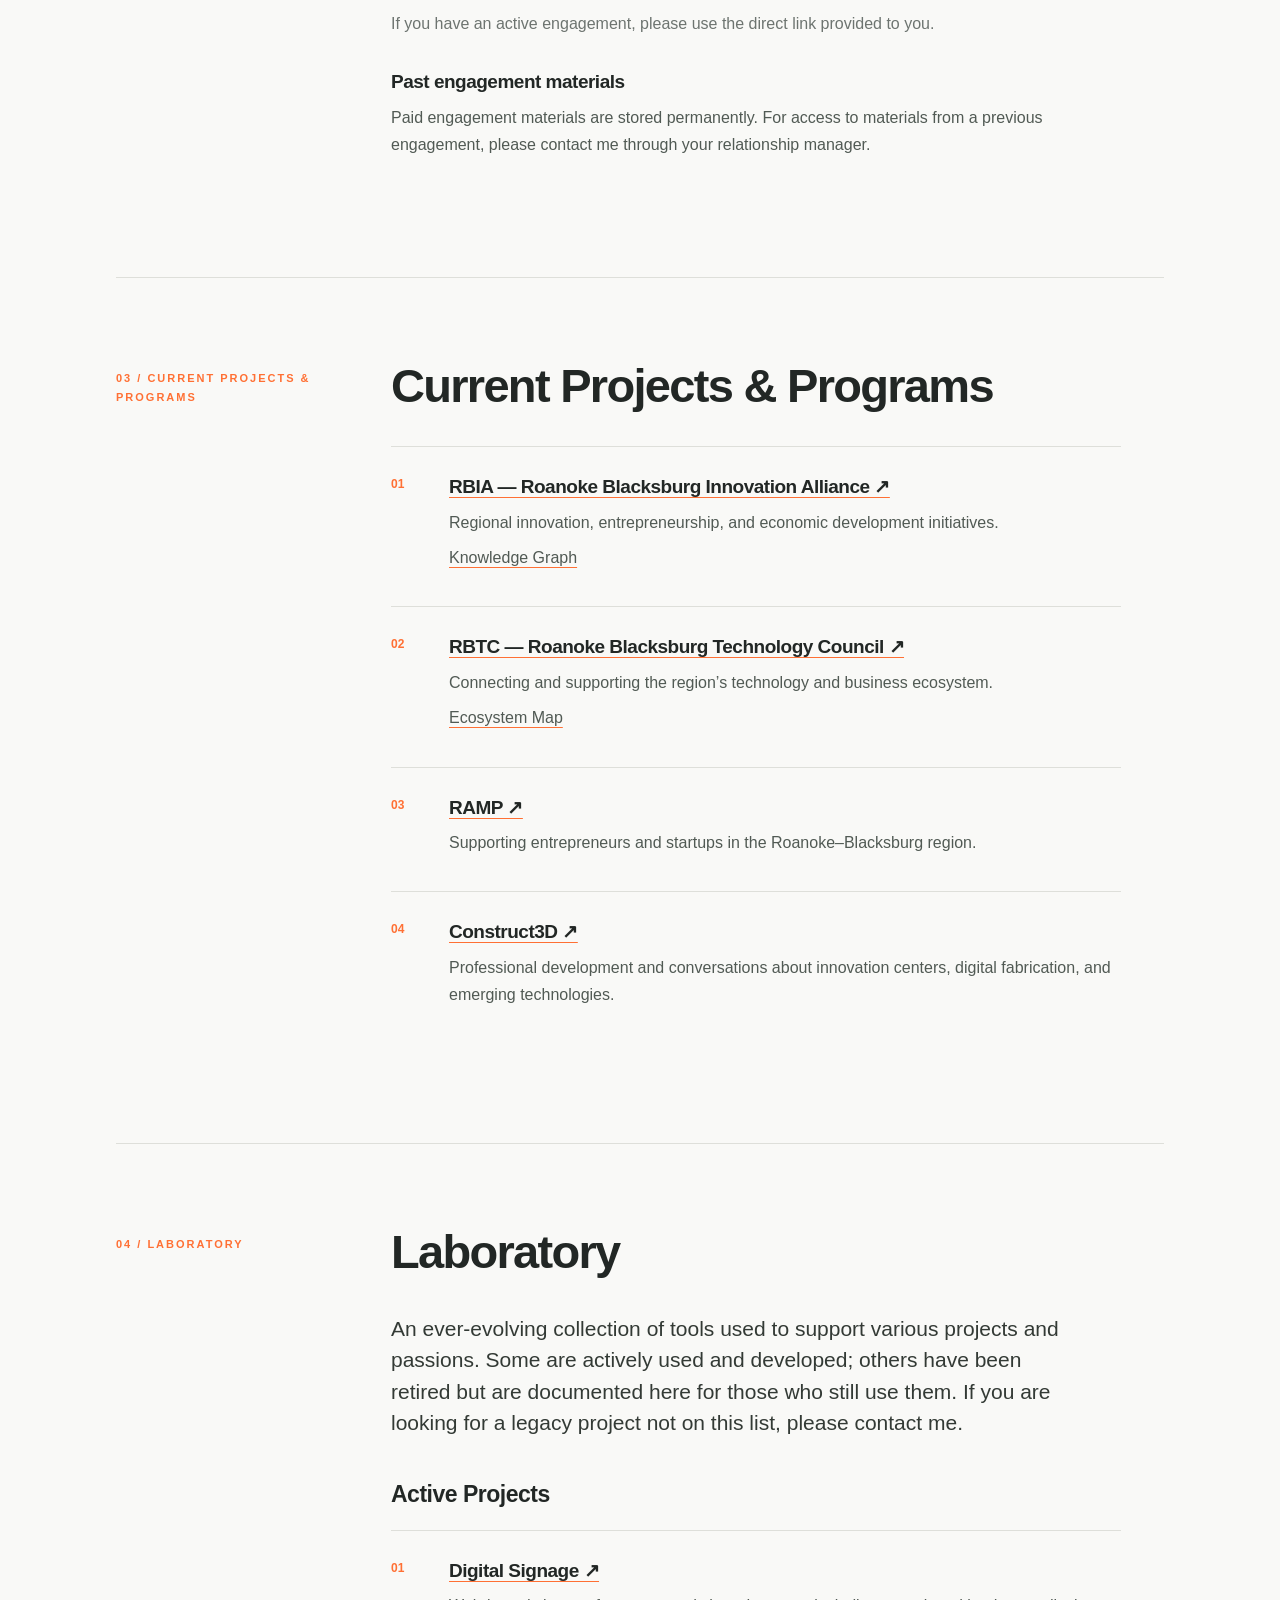
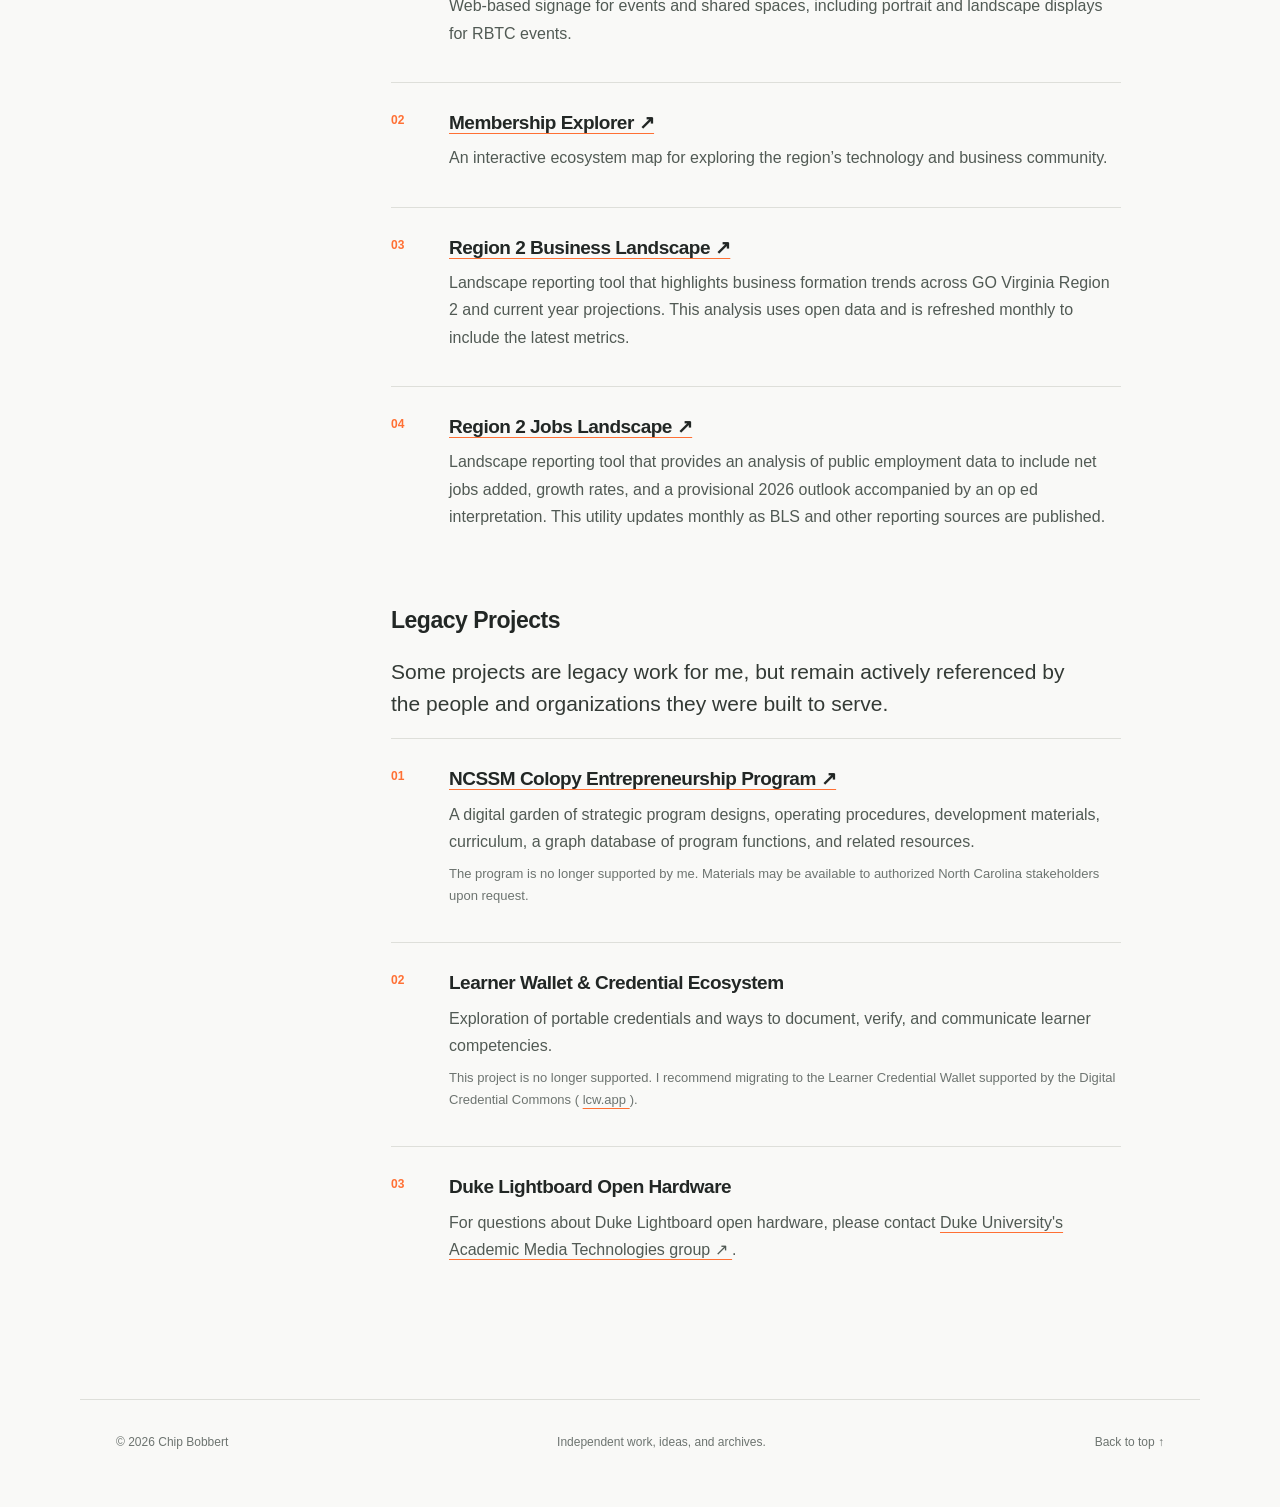
==== commit 77e01bbe: "Update homepage landscape tool descriptions" ====
--- a/index.html
+++ b/index.html
@@ -212,14 +212,14 @@
               <span class="project-number" aria-hidden="true">03</span>
               <div>
                 <h4 id="lab-r2-title"><a href="/labs/rbtc-bf_landscape.html">Region 2 Business Landscape ↗</a></h4>
-                <p>Business application trends across GO Virginia Region 2, with 2022–2025 locality data and a provisional 2026 projection.</p>
+                <p>Landscape reporting tool that highlights business formation trends across GO Virginia Region 2 and current year projections.  This analysis uses open data and is refreshed monthly to include the latest metrics.</p>
               </div>
             </article>
             <article class="project">
               <span class="project-number" aria-hidden="true">04</span>
               <div>
                 <h4 id="lab-jobs-title"><a href="/labs/rbtc-jobs_landscape.html">Region 2 Jobs Landscape ↗</a></h4>
-                <p>Independent analysis of public BLS employment data: net jobs added, growth rates, and a provisional 2026 outlook.</p>
+                <p>Landscape reporting tool that provides an analysis of public employment data to include net jobs added, growth rates, and a provisional 2026 outlook accompanied by an op ed interpretation. This utility updates monthly as BLS and other reporting sources are published.</p>
               </div>
             </article>
           </section>
